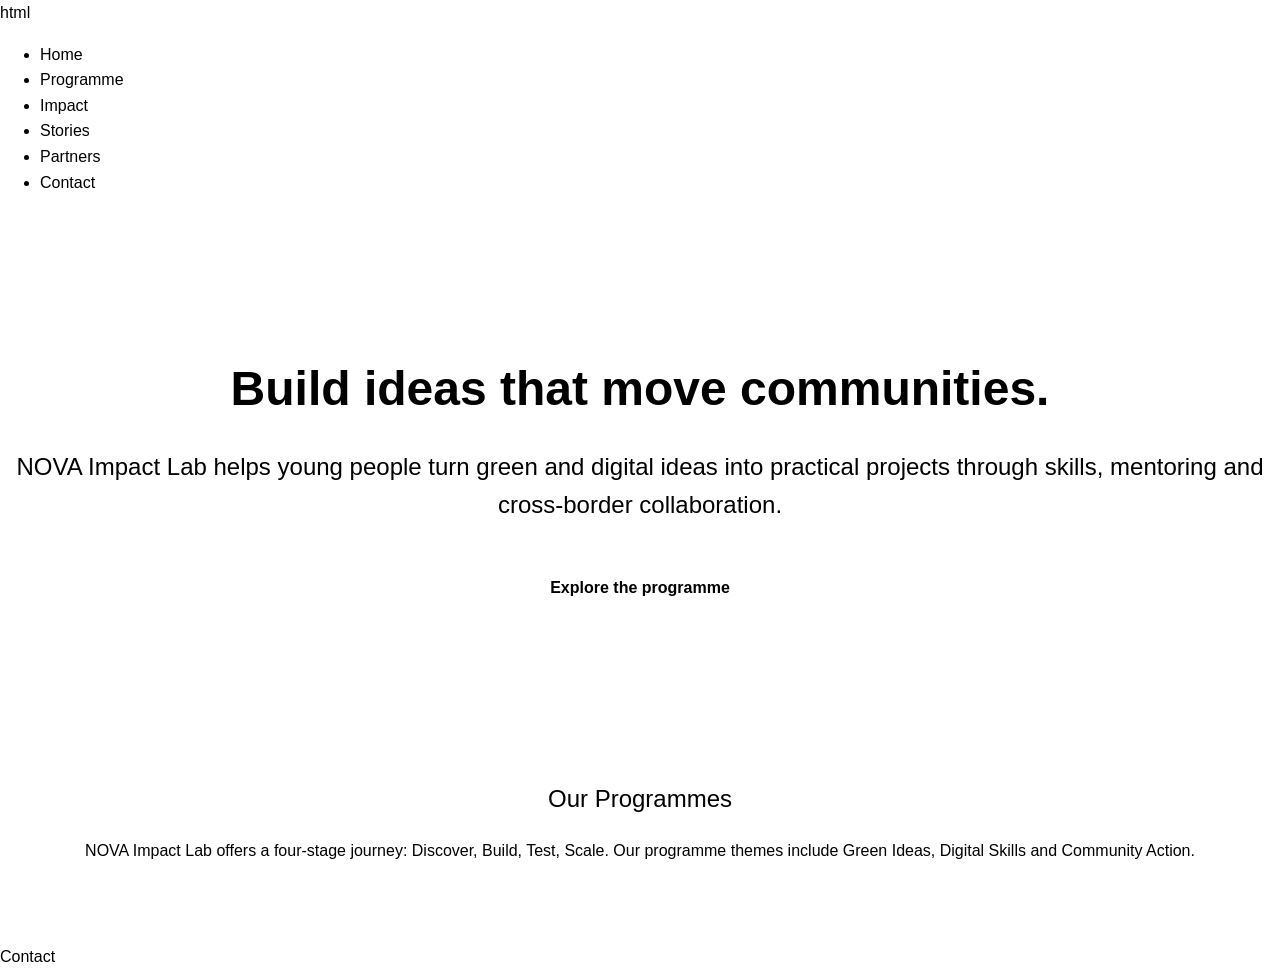
==== index.html @ 04213395 "Agent build for NOVA IMPACT LAB" ====
html
<!DOCTYPE html>
<html lang="sl">
<head>
    <meta charset="UTF-8">
    <meta name="viewport" content="width=device-width, initial-scale=1.0">
    <meta name="description" content="Discover, Build, Test, Scale. NOVA Impact Lab helps young people turn green and digital ideas into practical projects through skills, mentoring and cross-border collaboration.">
    <meta property="og:title" content="NOVA Impact Lab - Build Ideas That Move Communities">
    <meta property="og:description" content="Discover, Build, Test, Scale. NOVA Impact Lab helps young people turn green and digital ideas into practical projects through skills, mentoring and cross-border collaboration.">
    <title>NOVA Impact Lab - Home</title>
    <link rel="stylesheet" href="assets/site.css">
</head>
<body>
    <header>
        <nav>
            <ul>
                <li><a href="index.html">Home</a></li>
                <li><a href="programme.html">Programme</a></li>
                <li><a href="impact.html">Impact</a></li>
                <li><a href="stories.html">Stories</a></li>
                <li><a href="partners.html">Partners</a></li>
                <li><a href="contact.html">Contact</a></li>
            </ul>
        </nav>
    </header>
    <main>
        <section class="hero">
            <h1>Build ideas that move communities.</h1>
            <h2>NOVA Impact Lab helps young people turn green and digital ideas into practical projects through skills, mentoring and cross-border collaboration.</h2>
            <a href="#" class="cta">Explore the programme</a>
        </section>
        <section class="programme-proposition">
            <h2>Our Programmes</h2>
            <p>NOVA Impact Lab offers a four-stage journey: Discover, Build, Test, Scale. Our programme themes include Green Ideas, Digital Skills and Community Action.</p>
        </section>
    </main>
    <footer>
        <a href="contact.html">Contact</a>
    </footer>
</body>
</html>
---- assets/site.css ----
css
:root {
  --primary-color: #18816a;
  --secondary-color: #496aee;
  --background-color: #4496ee;
  --text-color: #121716;
  --font-style: editorial;
  --mood: premium editorial design, bold European innovation, human-centred, contemporary, spacious, high contrast and distinctive;
}

body {
  font-family: 'Editorial', sans-serif;
  margin: 0;
  padding: 0;
  background-color: var(--background-color);
  color: var(--text-color);
  line-height: 1.6;
  font-weight: 400;
  transition: background-color 0.3s, color 0.3s;
}

a {
  color: var(--primary-color);
  text-decoration: none;
  transition: color 0.3s;
}

a:hover {
  color: var(--secondary-color);
}

.hero {
  background-color: var(--primary-color);
  color: var(--background-color);
  text-align: center;
  padding: 100px 0;
  position: relative;
}

.hero h1 {
  font-size: 48px;
  margin-bottom: 20px;
  font-weight: 700;
  color: var(--background-color);
}

.hero h2 {
  font-size: 24px;
  margin-bottom: 40px;
  font-weight: 500;
  color: var(--background-color);
}

.hero .cta {
  display: inline-block;
  padding: 10px 20px;
  background-color: var(--secondary-color);
  color: var(--background-color);
  text-decoration: none;
  font-size: 16px;
  font-weight: 600;
  border-radius: 5px;
  transition: background-color 0.3s, color 0.3s;
}

.hero .cta:hover {
  background-color: var(--primary-color);
  color: var(--background-color);
}

.programme-proposition {
  padding: 50px 0;
  text-align: center;
}

.programme-proposition h2 {
  font-size: 24px;
  margin-bottom: 20px;
  font-weight: 500;
  color: var(--text-color);
}

.programme-proposition p {
  font-size: 16px;
  margin-bottom: 30px;
  line-height: 1.6;
  color: var(--text-color);
}

.cta {
  display: inline-block;
  padding: 10px 20px;
  background-color: var(--secondary-color);
  color: var(--background-color);
  text-decoration: none;
  font-size: 16px;
  font-weight: 600;
  border-radius: 5px;
  transition: background-color 0.3s, color 0.3s;
}

.cta:hover {
  background-color: var(--primary-color);
  color: var(--background-color);
}

.section {
  padding: 50px 0;
}

.section h2 {
  font-size: 24px;
  margin-bottom: 20px;
  font-weight: 500;
  color: var(--text-color);
}

.section p {
  font-size: 16px;
  margin-bottom: 30px;
  line-height: 1.6;
  color: var(--text-color);
}

.section .card {
  background-color: #fff;
  padding: 20px;
  margin: 10px 0;
  border-radius: 5px;
  box-shadow: 0 2px 4px rgba(0, 0, 0, 0.1);
  transition: background-color 0.3s;
}

.section .card:hover {
  background-color: #f0f0f0;
}

.footer {
  background-color: var(--primary-color);
  color: var(--background-color);
  text-align: center;
  padding: 20px 0;
  position: fixed;
  width: 100%;
  bottom: 0;
}

.footer a {
  color: var(--background-color);
  text-decoration: none;
  transition: color 0.3s;
}

.footer a:hover {
  color: var(--secondary-color);
}

@media (max-width: 768px) {
  .hero h1 {
    font-size: 36px;
  }

  .hero h2 {
    font-size: 20px;
  }

  .cta {
    padding: 8px 16px;
    font-size: 14px;
  }

  .section h2 {
    font-size: 20px;
  }

  .section p {
    font-size: 14px;
  }

  .footer {
    padding: 10px 0;
  }
}
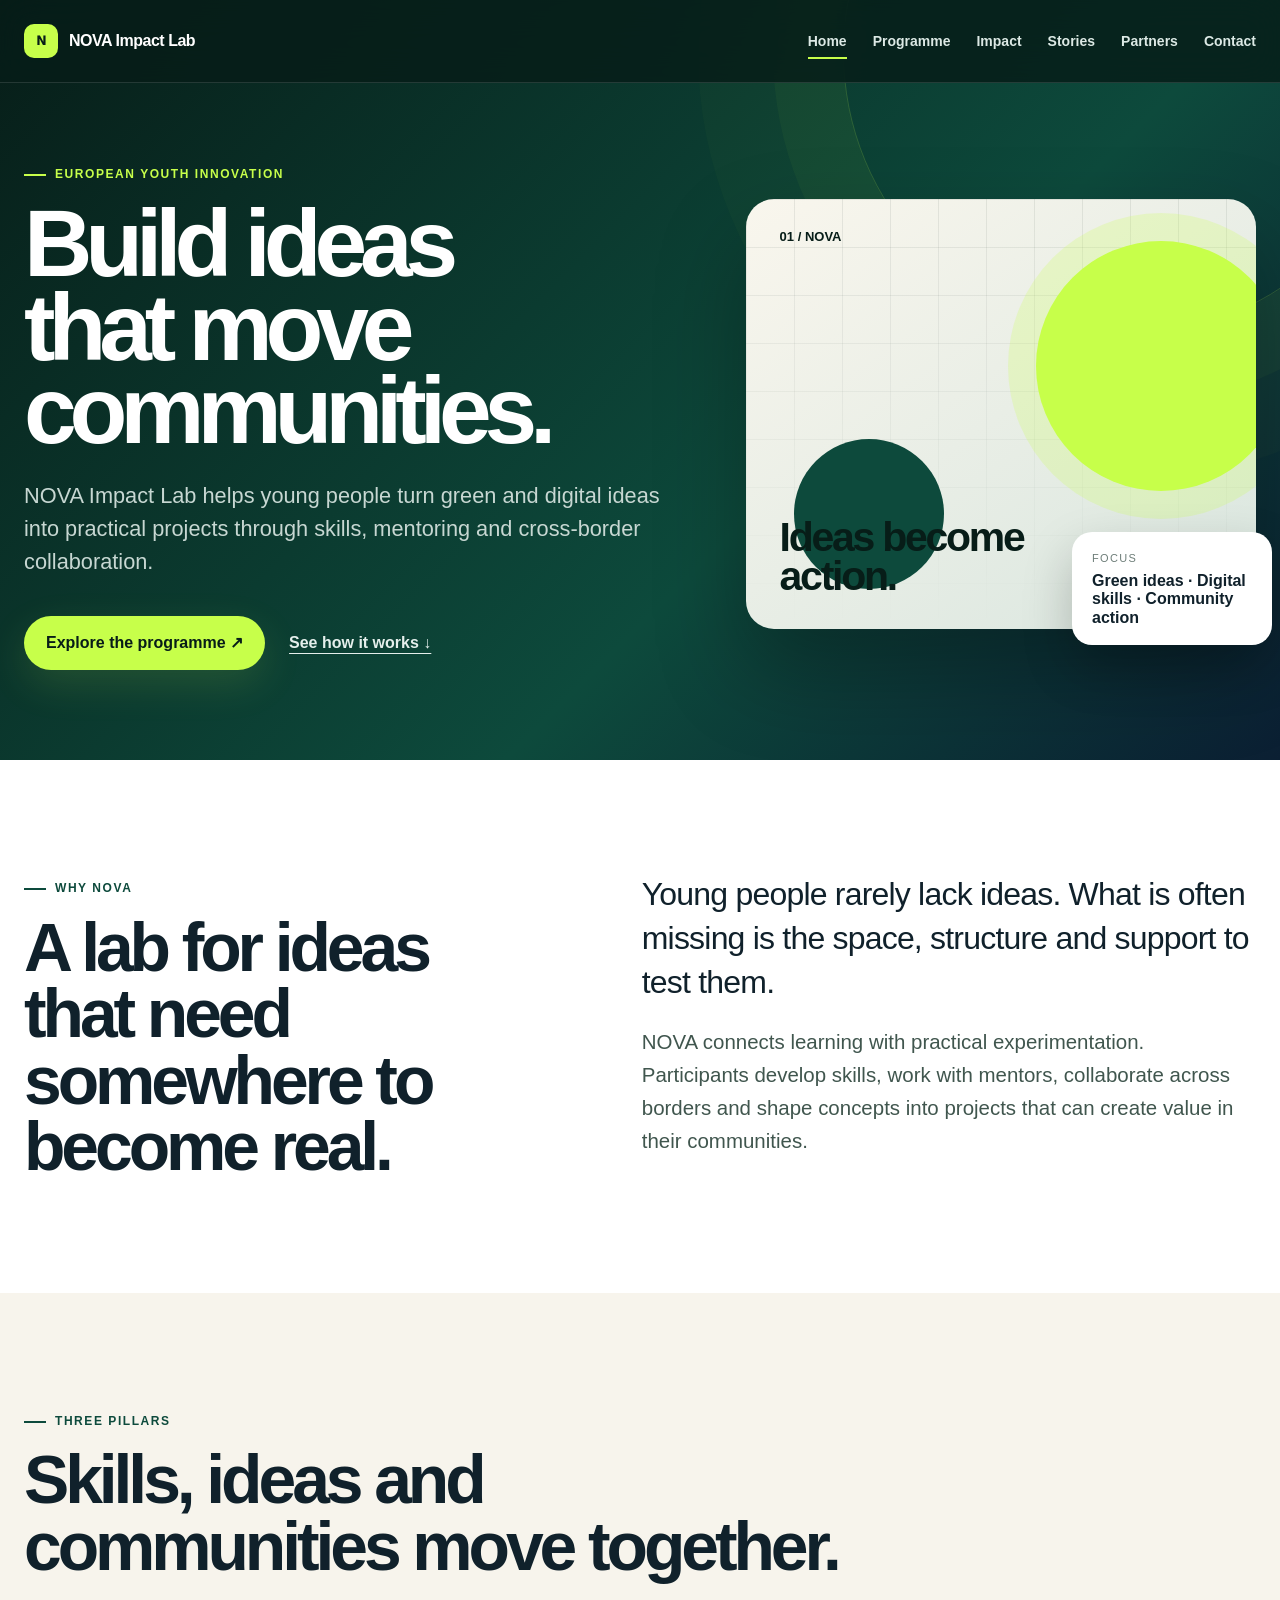
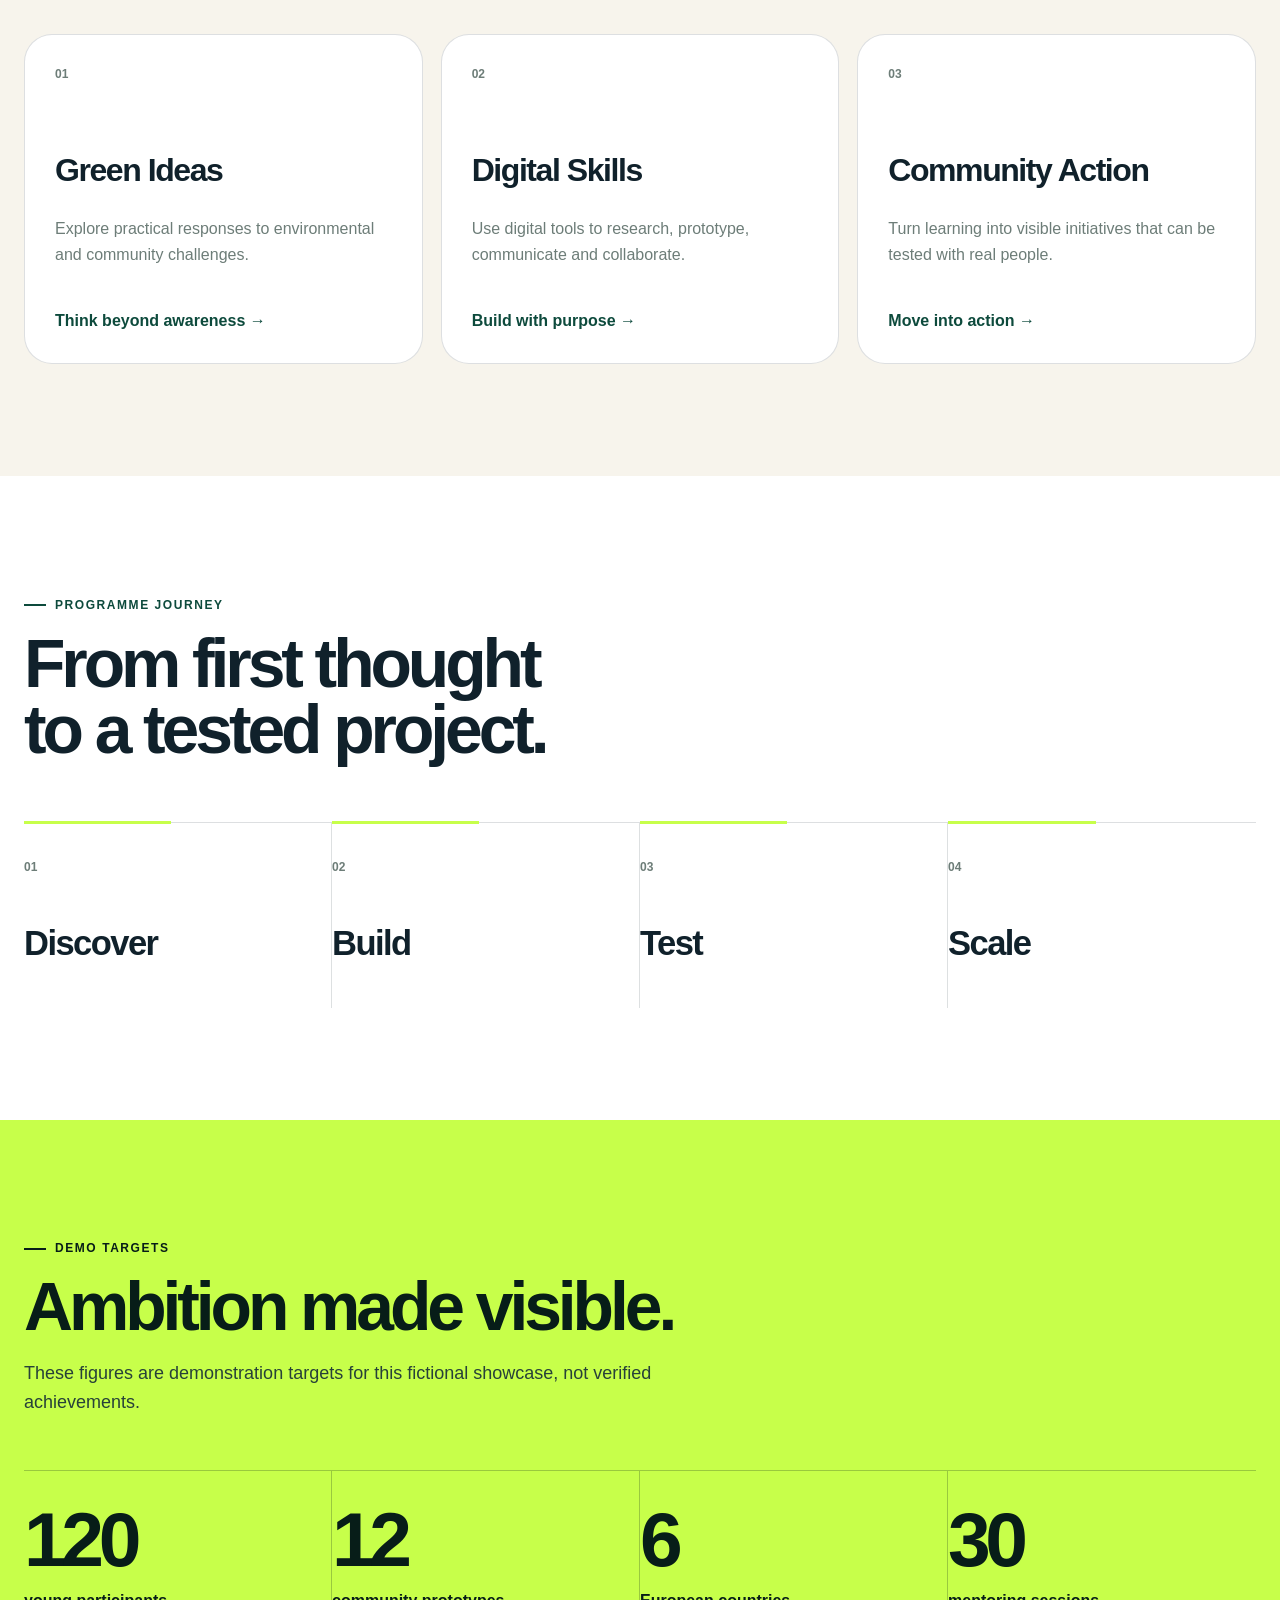
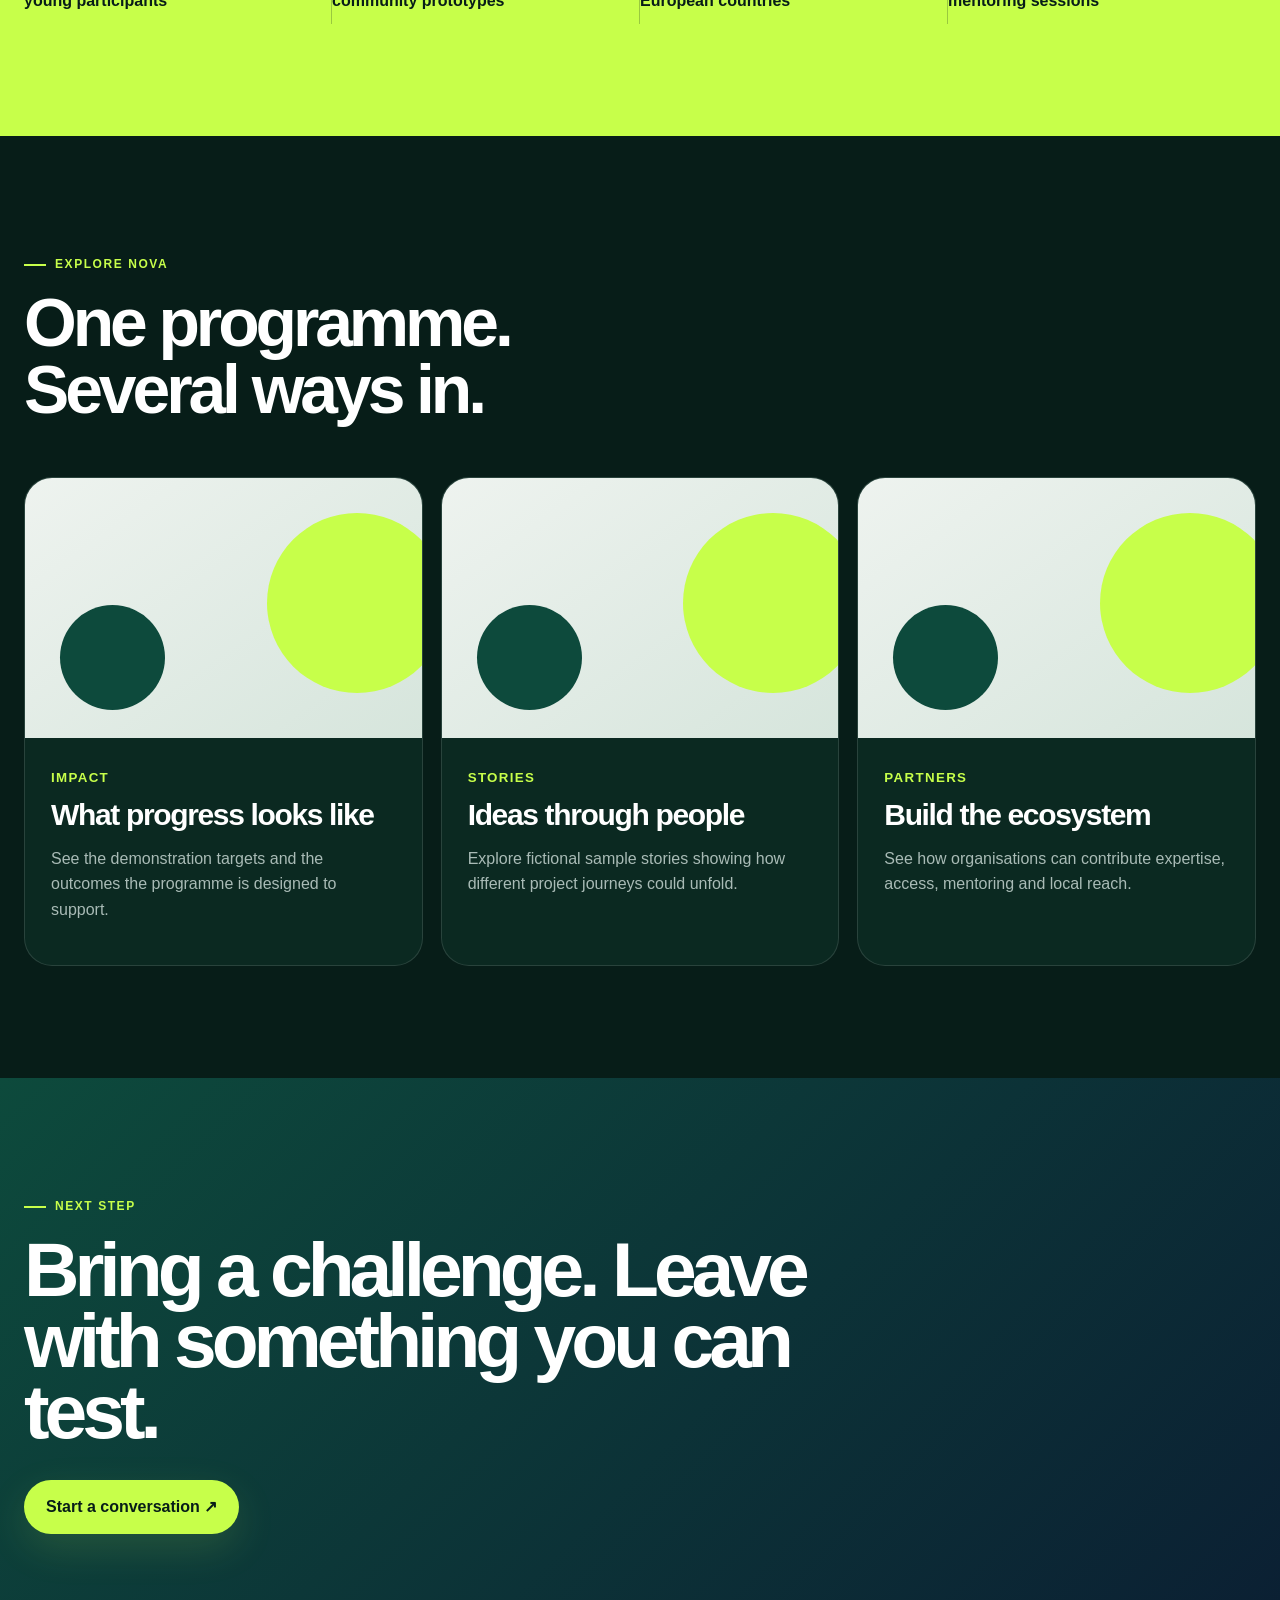
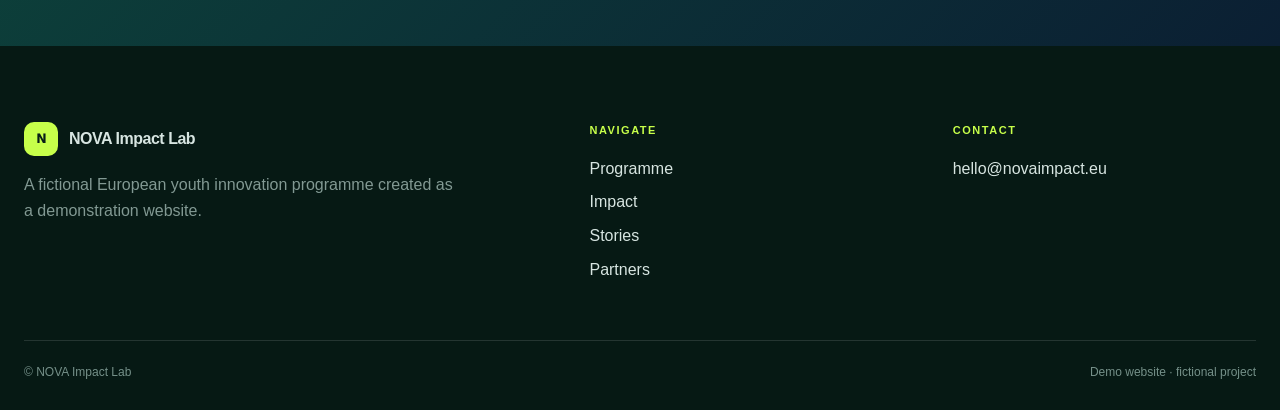
==== commit a1a815d0: "Rebuild NOVA home page as premium showcase" ====
--- a/index.html
+++ b/index.html
@@ -1,41 +1,11 @@
-html
-<!DOCTYPE html>
-<html lang="sl">
-<head>
-    <meta charset="UTF-8">
-    <meta name="viewport" content="width=device-width, initial-scale=1.0">
-    <meta name="description" content="Discover, Build, Test, Scale. NOVA Impact Lab helps young people turn green and digital ideas into practical projects through skills, mentoring and cross-border collaboration.">
-    <meta property="og:title" content="NOVA Impact Lab - Build Ideas That Move Communities">
-    <meta property="og:description" content="Discover, Build, Test, Scale. NOVA Impact Lab helps young people turn green and digital ideas into practical projects through skills, mentoring and cross-border collaboration.">
-    <title>NOVA Impact Lab - Home</title>
-    <link rel="stylesheet" href="assets/site.css">
-</head>
-<body>
-    <header>
-        <nav>
-            <ul>
-                <li><a href="index.html">Home</a></li>
-                <li><a href="programme.html">Programme</a></li>
-                <li><a href="impact.html">Impact</a></li>
-                <li><a href="stories.html">Stories</a></li>
-                <li><a href="partners.html">Partners</a></li>
-                <li><a href="contact.html">Contact</a></li>
-            </ul>
-        </nav>
-    </header>
-    <main>
-        <section class="hero">
-            <h1>Build ideas that move communities.</h1>
-            <h2>NOVA Impact Lab helps young people turn green and digital ideas into practical projects through skills, mentoring and cross-border collaboration.</h2>
-            <a href="#" class="cta">Explore the programme</a>
-        </section>
-        <section class="programme-proposition">
-            <h2>Our Programmes</h2>
-            <p>NOVA Impact Lab offers a four-stage journey: Discover, Build, Test, Scale. Our programme themes include Green Ideas, Digital Skills and Community Action.</p>
-        </section>
-    </main>
-    <footer>
-        <a href="contact.html">Contact</a>
-    </footer>
-</body>
-</html>+<!doctype html>
+<html lang="en"><head><meta charset="utf-8"><meta name="viewport" content="width=device-width,initial-scale=1"><title>NOVA Impact Lab | Build ideas that move communities</title><meta name="description" content="NOVA Impact Lab helps young people turn green and digital ideas into practical projects through skills, mentoring and cross-border collaboration."><meta property="og:title" content="NOVA Impact Lab"><meta property="og:description" content="Build ideas that move communities."><meta name="theme-color" content="#0d4a3c"><link rel="stylesheet" href="assets/site.css"></head>
+<body><a class="skip" href="#content">Skip to content</a><header class="site-header"><div class="shell nav"><a class="brand" href="index.html"><span class="brand-mark">N</span>NOVA Impact Lab</a><button class="menu" aria-expanded="false" aria-controls="navLinks"><span></span><span></span></button><nav id="navLinks" class="nav-links" aria-label="Primary"><a aria-current="page" href="index.html">Home</a><a href="programme.html">Programme</a><a href="impact.html">Impact</a><a href="stories.html">Stories</a><a href="partners.html">Partners</a><a href="contact.html">Contact</a></nav></div></header>
+<main><section class="hero"><div class="shell hero-grid"><div class="hero-copy reveal"><span class="eyebrow">European youth innovation</span><h1>Build ideas that move communities.</h1><p>NOVA Impact Lab helps young people turn green and digital ideas into practical projects through skills, mentoring and cross-border collaboration.</p><div class="actions"><a class="btn btn-primary" href="programme.html">Explore the programme ↗</a><a class="link-light" href="#content">See how it works ↓</a></div></div><div class="reveal" style="position:relative"><div class="visual"><div class="visual-grid"></div><span class="num">01 / NOVA</span><div class="orb orb-a"></div><div class="orb orb-b"></div><strong>Ideas become action.</strong><span class="arrow">↗</span></div><div class="hero-note"><span>Focus</span><strong>Green ideas · Digital skills · Community action</strong></div></div></div></section>
+<section class="section white" id="content"><div class="shell grid-2"><div class="section-head reveal"><span class="eyebrow" style="color:var(--green)">Why NOVA</span><h2>A lab for ideas that need somewhere to become real.</h2></div><div class="prose reveal"><p class="lead">Young people rarely lack ideas. What is often missing is the space, structure and support to test them.</p><p>NOVA connects learning with practical experimentation. Participants develop skills, work with mentors, collaborate across borders and shape concepts into projects that can create value in their communities.</p></div></div></section>
+<section class="section"><div class="shell"><div class="section-head reveal"><span class="eyebrow" style="color:var(--green)">Three pillars</span><h2>Skills, ideas and communities move together.</h2></div><div class="pillars"><article class="pillar reveal"><span class="index">01</span><h3>Green Ideas</h3><p>Explore practical responses to environmental and community challenges.</p><b>Think beyond awareness →</b></article><article class="pillar reveal"><span class="index">02</span><h3>Digital Skills</h3><p>Use digital tools to research, prototype, communicate and collaborate.</p><b>Build with purpose →</b></article><article class="pillar reveal"><span class="index">03</span><h3>Community Action</h3><p>Turn learning into visible initiatives that can be tested with real people.</p><b>Move into action →</b></article></div></div></section>
+<section class="section white"><div class="shell"><div class="section-head reveal"><span class="eyebrow" style="color:var(--green)">Programme journey</span><h2>From first thought to a tested project.</h2></div><div class="steps"><div class="step reveal"><span>01</span><h3>Discover</h3></div><div class="step reveal"><span>02</span><h3>Build</h3></div><div class="step reveal"><span>03</span><h3>Test</h3></div><div class="step reveal"><span>04</span><h3>Scale</h3></div></div></div></section>
+<section class="section lime"><div class="shell"><div class="section-head reveal"><span class="eyebrow" style="color:var(--dark)">Demo targets</span><h2>Ambition made visible.</h2><p style="color:#274139">These figures are demonstration targets for this fictional showcase, not verified achievements.</p></div><div class="metrics"><div class="metric reveal"><strong>120</strong><span>young participants</span></div><div class="metric reveal"><strong>12</strong><span>community prototypes</span></div><div class="metric reveal"><strong>6</strong><span>European countries</span></div><div class="metric reveal"><strong>30</strong><span>mentoring sessions</span></div></div></div></section>
+<section class="section dark"><div class="shell"><div class="section-head reveal"><span class="eyebrow">Explore NOVA</span><h2>One programme. Several ways in.</h2></div><div class="cards"><a class="card reveal" href="impact.html"><div class="card-visual"></div><div class="card-copy"><small>Impact</small><h3>What progress looks like</h3><p>See the demonstration targets and the outcomes the programme is designed to support.</p></div></a><a class="card reveal" href="stories.html"><div class="card-visual"></div><div class="card-copy"><small>Stories</small><h3>Ideas through people</h3><p>Explore fictional sample stories showing how different project journeys could unfold.</p></div></a><a class="card reveal" href="partners.html"><div class="card-visual"></div><div class="card-copy"><small>Partners</small><h3>Build the ecosystem</h3><p>See how organisations can contribute expertise, access, mentoring and local reach.</p></div></a></div></div></section>
+<section class="section final"><div class="shell reveal"><span class="eyebrow">Next step</span><h2>Bring a challenge. Leave with something you can test.</h2><a class="btn btn-primary" href="contact.html">Start a conversation ↗</a></div></section></main>
+<footer class="site-footer"><div class="shell footer-grid"><div><a class="brand" href="index.html"><span class="brand-mark">N</span>NOVA Impact Lab</a><p>A fictional European youth innovation programme created as a demonstration website.</p></div><div><span class="footer-label">Navigate</span><nav class="footer-nav"><a href="programme.html">Programme</a><a href="impact.html">Impact</a><a href="stories.html">Stories</a><a href="partners.html">Partners</a></nav></div><div><span class="footer-label">Contact</span><a href="mailto:hello@novaimpact.eu">hello@novaimpact.eu</a></div></div><div class="shell footer-bottom"><span>© NOVA Impact Lab</span><span>Demo website · fictional project</span></div></footer><script src="assets/site.js" defer></script></body></html>
--- a/assets/site.css
+++ b/assets/site.css
@@ -1,183 +1,16 @@
-css
-:root {
-  --primary-color: #18816a;
-  --secondary-color: #496aee;
-  --background-color: #4496ee;
-  --text-color: #121716;
-  --font-style: editorial;
-  --mood: premium editorial design, bold European innovation, human-centred, contemporary, spacious, high contrast and distinctive;
-}
-
-body {
-  font-family: 'Editorial', sans-serif;
-  margin: 0;
-  padding: 0;
-  background-color: var(--background-color);
-  color: var(--text-color);
-  line-height: 1.6;
-  font-weight: 400;
-  transition: background-color 0.3s, color 0.3s;
-}
-
-a {
-  color: var(--primary-color);
-  text-decoration: none;
-  transition: color 0.3s;
-}
-
-a:hover {
-  color: var(--secondary-color);
-}
-
-.hero {
-  background-color: var(--primary-color);
-  color: var(--background-color);
-  text-align: center;
-  padding: 100px 0;
-  position: relative;
-}
-
-.hero h1 {
-  font-size: 48px;
-  margin-bottom: 20px;
-  font-weight: 700;
-  color: var(--background-color);
-}
-
-.hero h2 {
-  font-size: 24px;
-  margin-bottom: 40px;
-  font-weight: 500;
-  color: var(--background-color);
-}
-
-.hero .cta {
-  display: inline-block;
-  padding: 10px 20px;
-  background-color: var(--secondary-color);
-  color: var(--background-color);
-  text-decoration: none;
-  font-size: 16px;
-  font-weight: 600;
-  border-radius: 5px;
-  transition: background-color 0.3s, color 0.3s;
-}
-
-.hero .cta:hover {
-  background-color: var(--primary-color);
-  color: var(--background-color);
-}
-
-.programme-proposition {
-  padding: 50px 0;
-  text-align: center;
-}
-
-.programme-proposition h2 {
-  font-size: 24px;
-  margin-bottom: 20px;
-  font-weight: 500;
-  color: var(--text-color);
-}
-
-.programme-proposition p {
-  font-size: 16px;
-  margin-bottom: 30px;
-  line-height: 1.6;
-  color: var(--text-color);
-}
-
-.cta {
-  display: inline-block;
-  padding: 10px 20px;
-  background-color: var(--secondary-color);
-  color: var(--background-color);
-  text-decoration: none;
-  font-size: 16px;
-  font-weight: 600;
-  border-radius: 5px;
-  transition: background-color 0.3s, color 0.3s;
-}
-
-.cta:hover {
-  background-color: var(--primary-color);
-  color: var(--background-color);
-}
-
-.section {
-  padding: 50px 0;
-}
-
-.section h2 {
-  font-size: 24px;
-  margin-bottom: 20px;
-  font-weight: 500;
-  color: var(--text-color);
-}
-
-.section p {
-  font-size: 16px;
-  margin-bottom: 30px;
-  line-height: 1.6;
-  color: var(--text-color);
-}
-
-.section .card {
-  background-color: #fff;
-  padding: 20px;
-  margin: 10px 0;
-  border-radius: 5px;
-  box-shadow: 0 2px 4px rgba(0, 0, 0, 0.1);
-  transition: background-color 0.3s;
-}
-
-.section .card:hover {
-  background-color: #f0f0f0;
-}
-
-.footer {
-  background-color: var(--primary-color);
-  color: var(--background-color);
-  text-align: center;
-  padding: 20px 0;
-  position: fixed;
-  width: 100%;
-  bottom: 0;
-}
-
-.footer a {
-  color: var(--background-color);
-  text-decoration: none;
-  transition: color 0.3s;
-}
-
-.footer a:hover {
-  color: var(--secondary-color);
-}
-
-@media (max-width: 768px) {
-  .hero h1 {
-    font-size: 36px;
-  }
-
-  .hero h2 {
-    font-size: 20px;
-  }
-
-  .cta {
-    padding: 8px 16px;
-    font-size: 14px;
-  }
-
-  .section h2 {
-    font-size: 20px;
-  }
-
-  .section p {
-    font-size: 14px;
-  }
-
-  .footer {
-    padding: 10px 0;
-  }
-}+:root{--navy:#0b1f33;--lime:#c7ff4a;--cream:#f7f4ec;--ink:#10212b;--muted:#6d7d78;--green:#0d4a3c;--dark:#071d18;--paper:#fff;--line:rgba(16,33,43,.14);--shell:1240px;--r:28px}
+*{box-sizing:border-box}html{scroll-behavior:smooth}body{margin:0;background:var(--cream);color:var(--ink);font:400 16px/1.6 Inter,ui-sans-serif,-apple-system,BlinkMacSystemFont,"Segoe UI",sans-serif;-webkit-font-smoothing:antialiased}a{color:inherit}button,input,textarea{font:inherit}.shell{width:min(var(--shell),calc(100% - 48px));margin:auto}.skip{position:fixed;left:16px;top:-90px;z-index:999;background:var(--lime);padding:12px 16px;border-radius:999px;font-weight:800}.skip:focus{top:16px}a:focus-visible,button:focus-visible,input:focus-visible,textarea:focus-visible{outline:3px solid var(--lime);outline-offset:4px}
+.site-header{position:fixed;inset:0 0 auto;z-index:100;border-bottom:1px solid rgba(255,255,255,.12);background:rgba(7,29,24,.84);backdrop-filter:blur(18px)}.nav{min-height:82px;display:flex;align-items:center;gap:28px}.brand{display:flex;align-items:center;gap:11px;color:#fff;text-decoration:none;font-weight:900;letter-spacing:-.03em}.brand-mark{width:34px;height:34px;display:grid;place-items:center;border-radius:10px;background:var(--lime);color:var(--dark);font-size:13px;font-weight:950}.nav-links{margin-left:auto;display:flex;gap:26px}.nav-links a{position:relative;color:#dce9e5;text-decoration:none;font-size:14px;font-weight:700}.nav-links a:after{content:"";position:absolute;left:0;right:100%;bottom:-7px;height:2px;background:var(--lime);transition:.25s}.nav-links a:hover:after,.nav-links a[aria-current="page"]:after{right:0}.menu{display:none;margin-left:auto;width:44px;height:44px;border:1px solid rgba(255,255,255,.2);border-radius:14px;background:transparent}.menu span{display:block;width:18px;height:2px;margin:5px auto;background:#fff}
+.hero{position:relative;overflow:hidden;background:linear-gradient(135deg,var(--dark) 0%,var(--green) 62%,var(--navy) 100%);color:#fff}.hero:after{content:"";position:absolute;right:-10vw;top:-18vw;width:44vw;height:44vw;border:1px solid rgba(199,255,74,.18);border-radius:50%;box-shadow:0 0 0 70px rgba(199,255,74,.035),0 0 0 145px rgba(199,255,74,.02)}.hero-grid{position:relative;z-index:2;min-height:760px;padding:154px 0 86px;display:grid;grid-template-columns:1.12fr .88fr;align-items:center;gap:72px}.hero-inner .hero-grid{min-height:610px}.eyebrow{display:inline-flex;align-items:center;gap:9px;color:var(--lime);font-size:12px;font-weight:900;letter-spacing:.13em;text-transform:uppercase}.eyebrow:before{content:"";width:22px;height:2px;background:currentColor}.hero h1{max-width:920px;margin:18px 0 28px;font-size:clamp(58px,7.4vw,116px);line-height:.88;letter-spacing:-.075em;font-weight:900;text-wrap:balance}.hero-inner h1{font-size:clamp(54px,6vw,92px)}.hero-copy>p{max-width:720px;margin:0;color:#c7d7d2;font-size:clamp(18px,1.7vw,24px);line-height:1.5}.actions{display:flex;gap:24px;align-items:center;flex-wrap:wrap;margin-top:38px}.btn{display:inline-flex;align-items:center;justify-content:center;gap:14px;min-height:54px;padding:0 22px;border-radius:999px;text-decoration:none;font-weight:850;transition:.25s}.btn:hover{transform:translateY(-3px)}.btn-primary{background:var(--lime);color:var(--dark);box-shadow:0 14px 40px rgba(199,255,74,.13)}.link-light{color:#e5efec;text-underline-offset:5px;font-weight:700}
+.visual{position:relative;min-height:430px;overflow:hidden;border-radius:var(--r);background:linear-gradient(145deg,#f9f6ed,#d9e6df);color:var(--dark);box-shadow:0 42px 90px rgba(0,0,0,.28)}.visual-grid{position:absolute;inset:0;background-image:linear-gradient(rgba(7,29,24,.08) 1px,transparent 1px),linear-gradient(90deg,rgba(7,29,24,.08) 1px,transparent 1px);background-size:48px 48px;mask-image:linear-gradient(#000,transparent)}.orb{position:absolute;border-radius:50%}.orb-a{width:250px;height:250px;right:-30px;top:42px;background:var(--lime);box-shadow:0 0 0 28px rgba(199,255,74,.22)}.orb-b{width:150px;height:150px;left:48px;bottom:40px;background:var(--green)}.visual strong{position:absolute;left:34px;bottom:34px;z-index:2;max-width:70%;font-size:clamp(32px,3.2vw,54px);line-height:.94;letter-spacing:-.055em}.visual .num{position:absolute;left:34px;top:28px;font-size:13px;font-weight:900}.visual .arrow{position:absolute;right:30px;bottom:26px;font-size:32px}.hero-note{position:absolute;right:-16px;bottom:-16px;width:200px;padding:18px 20px;border-radius:20px;background:#fff;color:var(--ink);box-shadow:0 22px 50px rgba(0,0,0,.22)}.hero-note span{display:block;color:var(--muted);font-size:11px;text-transform:uppercase;letter-spacing:.12em}.hero-note strong{display:block;margin-top:4px;line-height:1.15}
+.section{padding:112px 0}.section.white{background:#fff}.section.dark{background:var(--dark);color:#fff}.section.lime{background:var(--lime);color:var(--dark)}.section-head h2{max-width:860px;margin:16px 0 0;font-size:clamp(42px,5.3vw,78px);line-height:.98;letter-spacing:-.06em;text-wrap:balance}.section-head p{max-width:650px;color:var(--muted);font-size:18px}.dark .section-head p{color:#9bb0aa}.grid-2{display:grid;grid-template-columns:.9fr 1.1fr;gap:clamp(58px,9vw,140px);align-items:start}.prose p{margin:0 0 22px;font-size:clamp(18px,1.6vw,22px);color:#40564e}.prose p.lead{font-size:clamp(25px,2.5vw,36px);line-height:1.38;color:var(--ink);letter-spacing:-.025em}.dark .prose p{color:#aabcb7}.dark .prose p.lead{color:#fff}
+.pillars{display:grid;grid-template-columns:repeat(3,1fr);gap:18px;margin-top:54px}.pillar{min-height:330px;padding:30px;border:1px solid var(--line);border-radius:var(--r);background:#fff;display:flex;flex-direction:column;transition:.3s}.pillar:hover{transform:translateY(-6px);box-shadow:0 24px 60px rgba(11,31,51,.08)}.pillar .index{font-size:12px;color:var(--muted);font-weight:900}.pillar h3{margin:70px 0 14px;font-size:32px;line-height:1;letter-spacing:-.045em}.pillar p{color:var(--muted)}.pillar b{margin-top:auto;color:var(--green)}
+.steps{display:grid;grid-template-columns:repeat(4,1fr);margin-top:58px;border-top:1px solid var(--line)}.step{position:relative;min-height:185px;padding:30px 24px 20px 0;border-right:1px solid var(--line)}.step:last-child{border-right:0}.step:before{content:"";position:absolute;left:0;top:-2px;width:48%;height:3px;background:var(--lime)}.step span{font-size:12px;color:var(--muted);font-weight:900}.step h3{margin:38px 0 0;font-size:clamp(28px,2.7vw,42px);letter-spacing:-.045em}.metrics{display:grid;grid-template-columns:repeat(4,1fr);margin-top:54px;border-top:1px solid rgba(7,29,24,.24)}.metric{padding:30px 20px 10px 0;border-right:1px solid rgba(7,29,24,.24)}.metric:last-child{border-right:0}.metric strong{display:block;font-size:clamp(50px,6vw,86px);line-height:1;letter-spacing:-.07em}.metric span{display:block;margin-top:10px;font-weight:750}
+.cards{display:grid;grid-template-columns:repeat(3,1fr);gap:18px;margin-top:54px}.card{overflow:hidden;border-radius:var(--r);background:#fff;border:1px solid var(--line);text-decoration:none;transition:.3s}.card:hover{transform:translateY(-6px)}.card-visual{position:relative;height:260px;overflow:hidden;background:linear-gradient(145deg,#eef3ef,#d6e5dc)}.card-visual:before{content:"";position:absolute;width:180px;height:180px;border-radius:50%;right:-25px;top:35px;background:var(--lime)}.card-visual:after{content:"";position:absolute;width:105px;height:105px;border-radius:50%;left:35px;bottom:28px;background:var(--green)}.card-copy{padding:26px}.card-copy small{color:var(--green);font-weight:850;text-transform:uppercase;letter-spacing:.1em}.card h3{margin:10px 0 12px;font-size:30px;line-height:1;letter-spacing:-.045em}.card p{color:var(--muted)}.dark .card{background:#0b2921;border-color:rgba(255,255,255,.12);color:#fff}.dark .card p{color:#a9bbb6}.dark .card-copy small{color:var(--lime)}
+.story-grid{display:grid;grid-template-columns:repeat(3,1fr);gap:18px;margin-top:54px}.story{min-height:520px;padding:30px;border-radius:var(--r);background:#0b2921;border:1px solid rgba(255,255,255,.12);display:flex;flex-direction:column}.story .tag{color:var(--lime);font-size:11px;letter-spacing:.12em;text-transform:uppercase;font-weight:900}.story h3{margin:90px 0 16px;font-size:34px;line-height:1;letter-spacing:-.05em}.story p{color:#a9bbb6}.story b{margin-top:auto;color:var(--lime)}
+.faq{display:grid;gap:12px;margin-top:48px}.faq details{border:1px solid var(--line);border-radius:18px;background:#fff;padding:20px 22px}.faq summary{cursor:pointer;font-weight:850;list-style:none}.faq summary::-webkit-details-marker{display:none}.faq p{margin:12px 0 0;color:var(--muted)}.contact-grid{display:grid;grid-template-columns:1fr .85fr;gap:80px}.contact-box{padding:38px;border-radius:var(--r);background:#fff;border:1px solid var(--line)}.contact-box small{display:block;color:var(--muted);text-transform:uppercase;letter-spacing:.12em;font-weight:850}.contact-box a{display:block;margin-top:12px;font-size:clamp(26px,3vw,44px);font-weight:900;letter-spacing:-.045em;word-break:break-word}.form{display:grid;gap:14px;margin-top:26px}.form input,.form textarea{width:100%;padding:15px 16px;border:1px solid var(--line);border-radius:14px;background:#fff}.form textarea{min-height:150px;resize:vertical}
+.final{background:linear-gradient(135deg,var(--green),var(--navy));color:#fff}.final h2{max-width:900px;margin:18px 0 34px;font-size:clamp(50px,6vw,92px);line-height:.92;letter-spacing:-.065em}.site-footer{padding:76px 0 28px;background:#061914;color:#d7e5e1}.footer-grid{display:grid;grid-template-columns:1.25fr .75fr .75fr;gap:60px;padding-bottom:58px}.footer-grid p{max-width:430px;color:#829993}.footer-label{display:block;margin-bottom:16px;color:var(--lime);font-size:11px;text-transform:uppercase;letter-spacing:.14em;font-weight:900}.footer-nav{display:grid;gap:8px}.footer-nav a,.site-footer a{color:#d7e5e1;text-decoration:none}.footer-bottom{padding-top:22px;border-top:1px solid rgba(255,255,255,.12);display:flex;justify-content:space-between;gap:20px;color:#759089;font-size:12px}
+.js .reveal{opacity:0;transform:translateY(18px);transition:opacity .65s ease,transform .65s ease}.js .reveal.show{opacity:1;transform:none}
+@media(max-width:980px){.hero-grid{grid-template-columns:1fr;min-height:auto;padding-top:142px}.grid-2,.contact-grid{grid-template-columns:1fr;gap:42px}.pillars,.cards,.story-grid{grid-template-columns:1fr 1fr}.steps,.metrics{grid-template-columns:repeat(2,1fr)}.footer-grid{grid-template-columns:1fr 1fr}}
+@media(max-width:760px){.shell{width:min(var(--shell),calc(100% - 28px))}.nav{min-height:70px}.menu{display:block}.nav-links{display:none;position:absolute;left:14px;right:14px;top:76px;padding:16px;border-radius:20px;background:#08221c;box-shadow:0 25px 60px rgba(0,0,0,.3);flex-direction:column;gap:0}.nav-links.open{display:flex}.nav-links a{padding:12px}.hero-grid{padding:120px 0 64px;gap:42px}.hero h1{font-size:clamp(48px,15vw,76px)}.visual{min-height:330px}.hero-note{right:12px}.section{padding:78px 0}.section-head h2{font-size:clamp(38px,11vw,58px)}.pillars,.cards,.story-grid,.steps,.metrics,.footer-grid{grid-template-columns:1fr}.step,.metric{border-right:0;border-bottom:1px solid var(--line)}.footer-bottom{flex-direction:column}}
+@media(prefers-reduced-motion:reduce){html{scroll-behavior:auto}*{transition:none!important}.js .reveal{opacity:1;transform:none}}
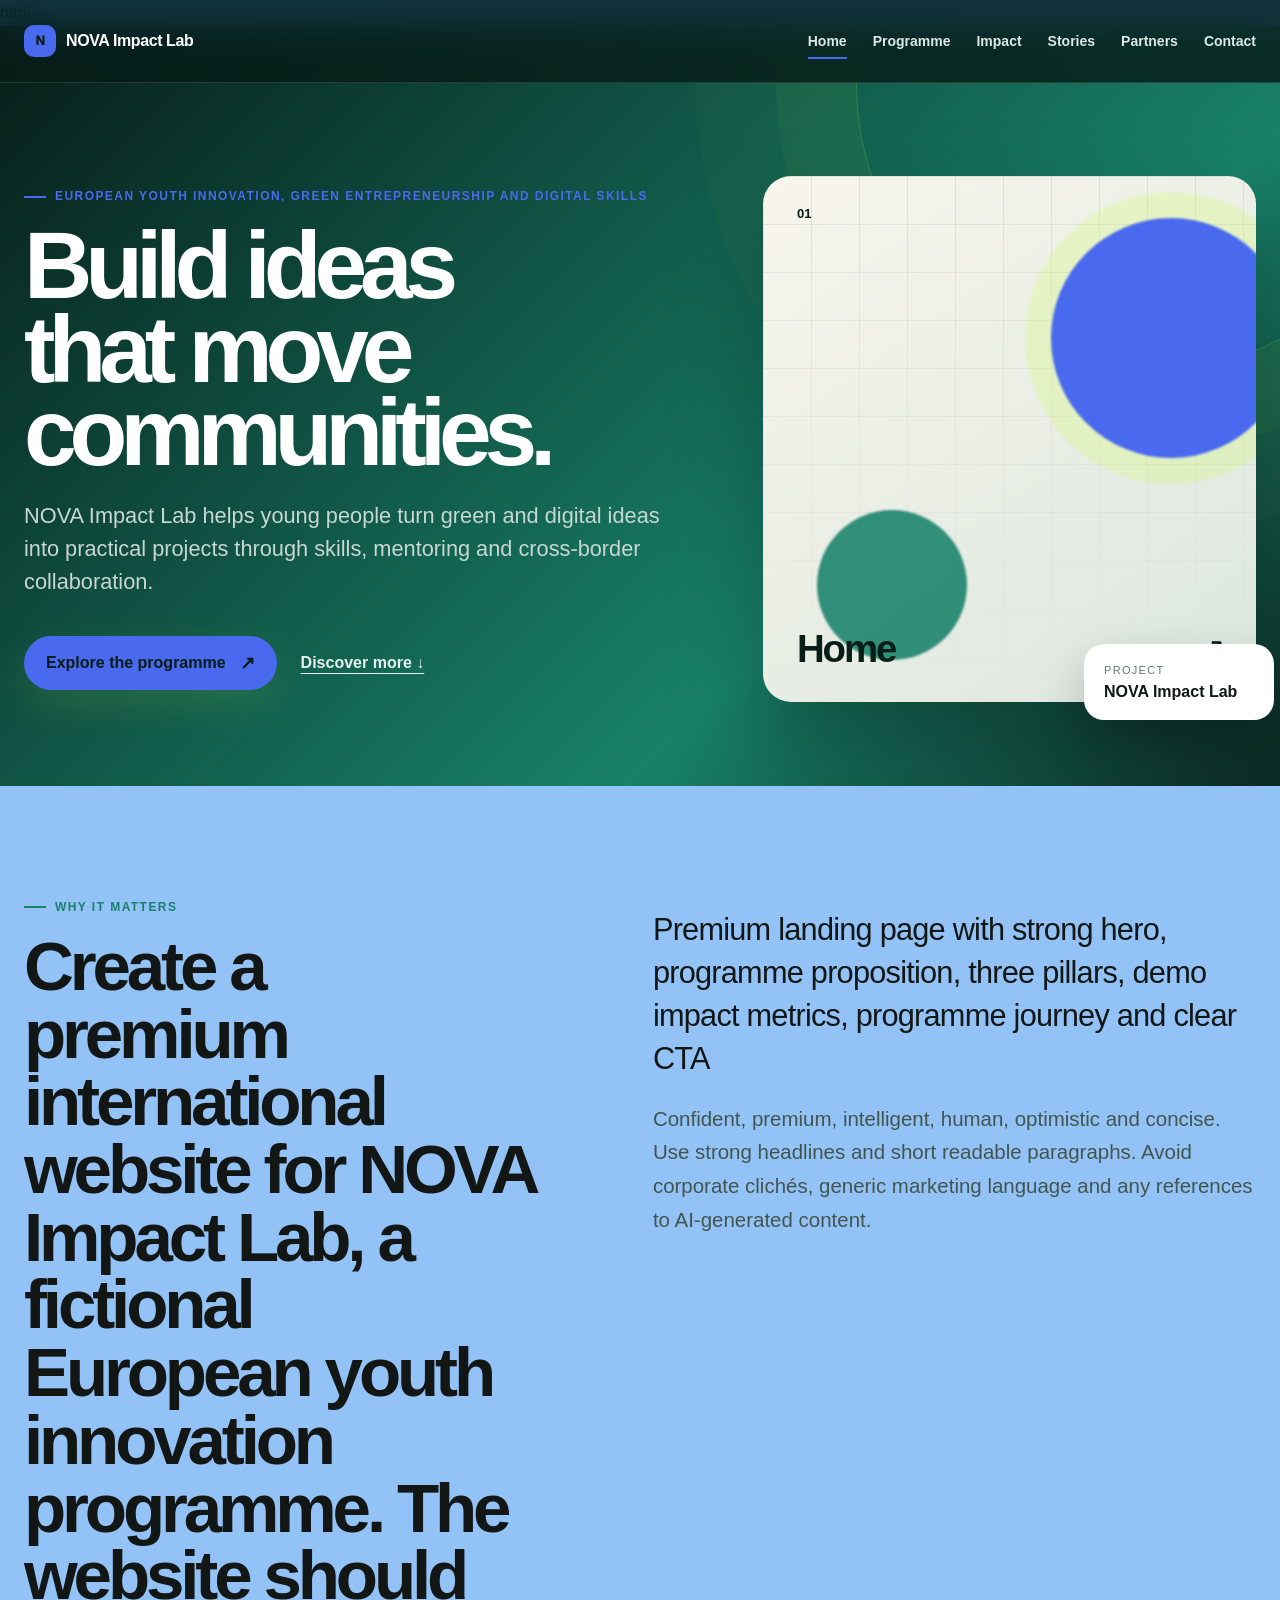
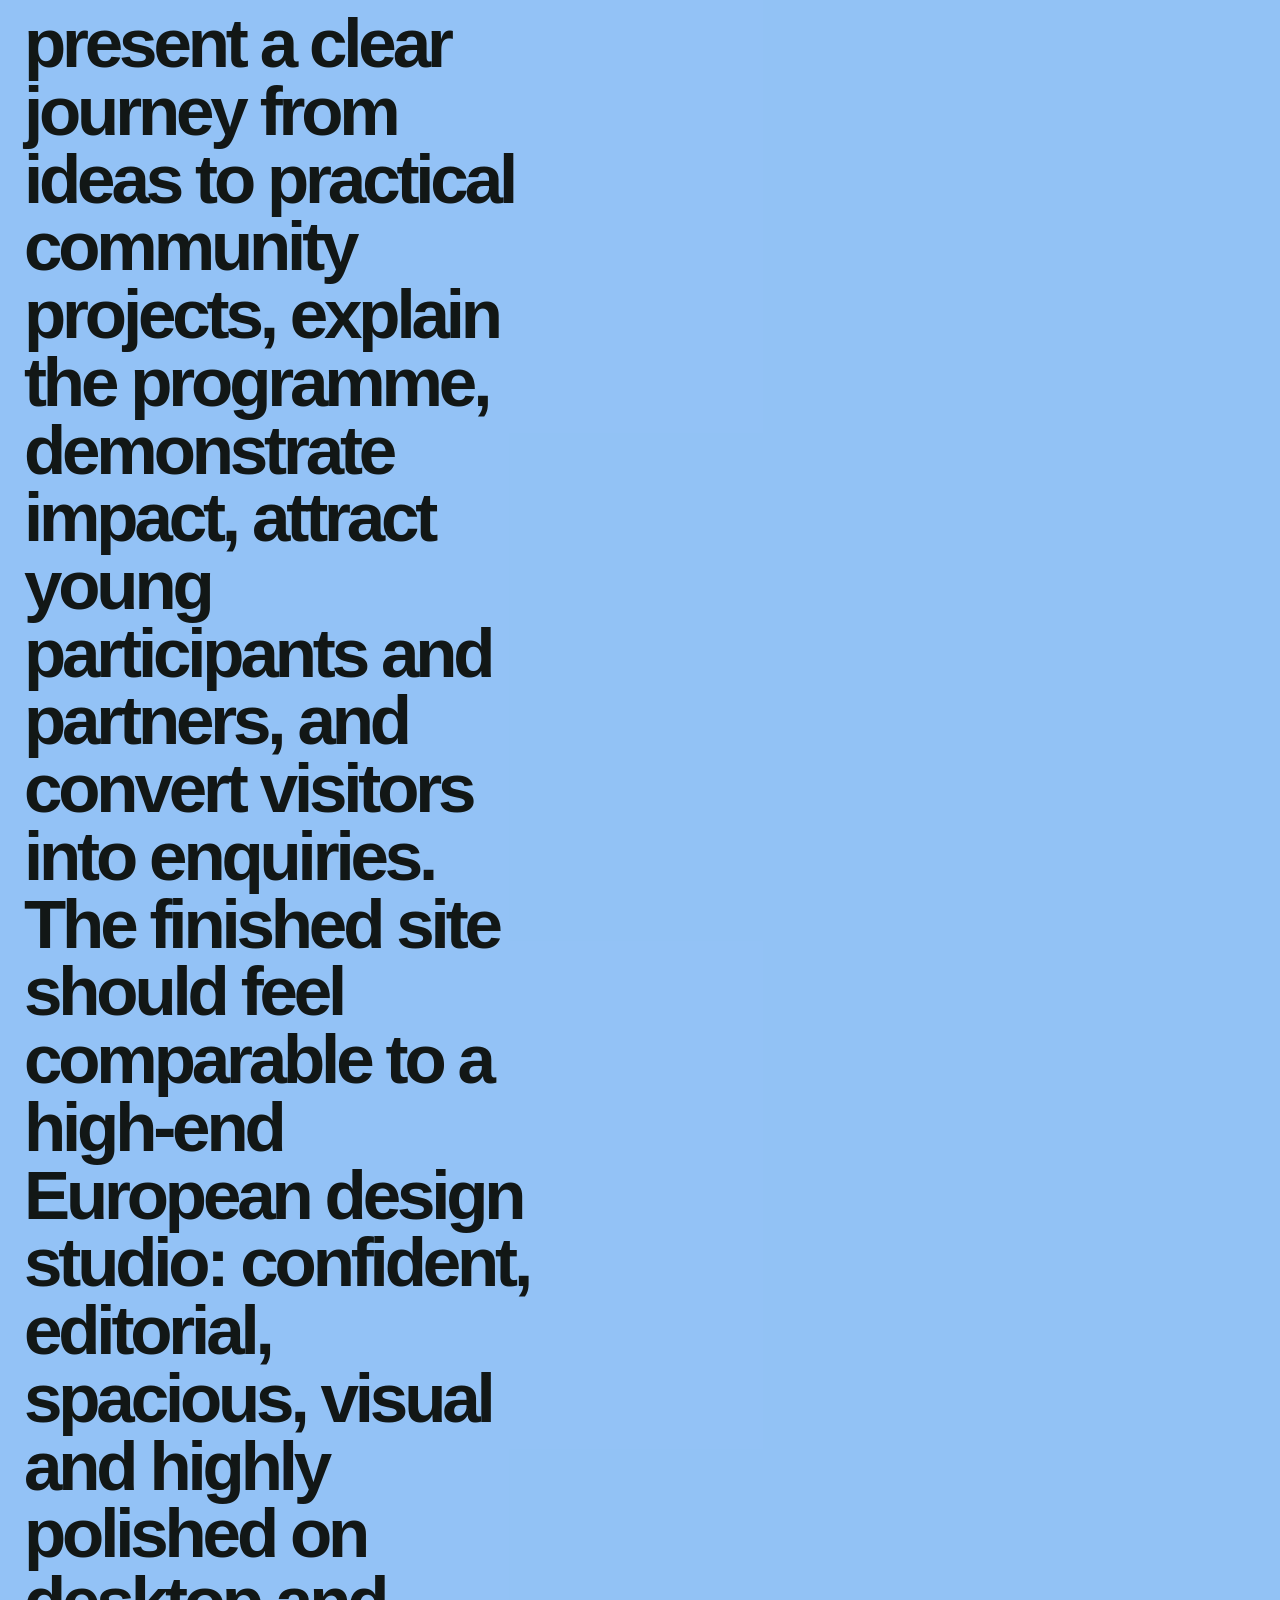
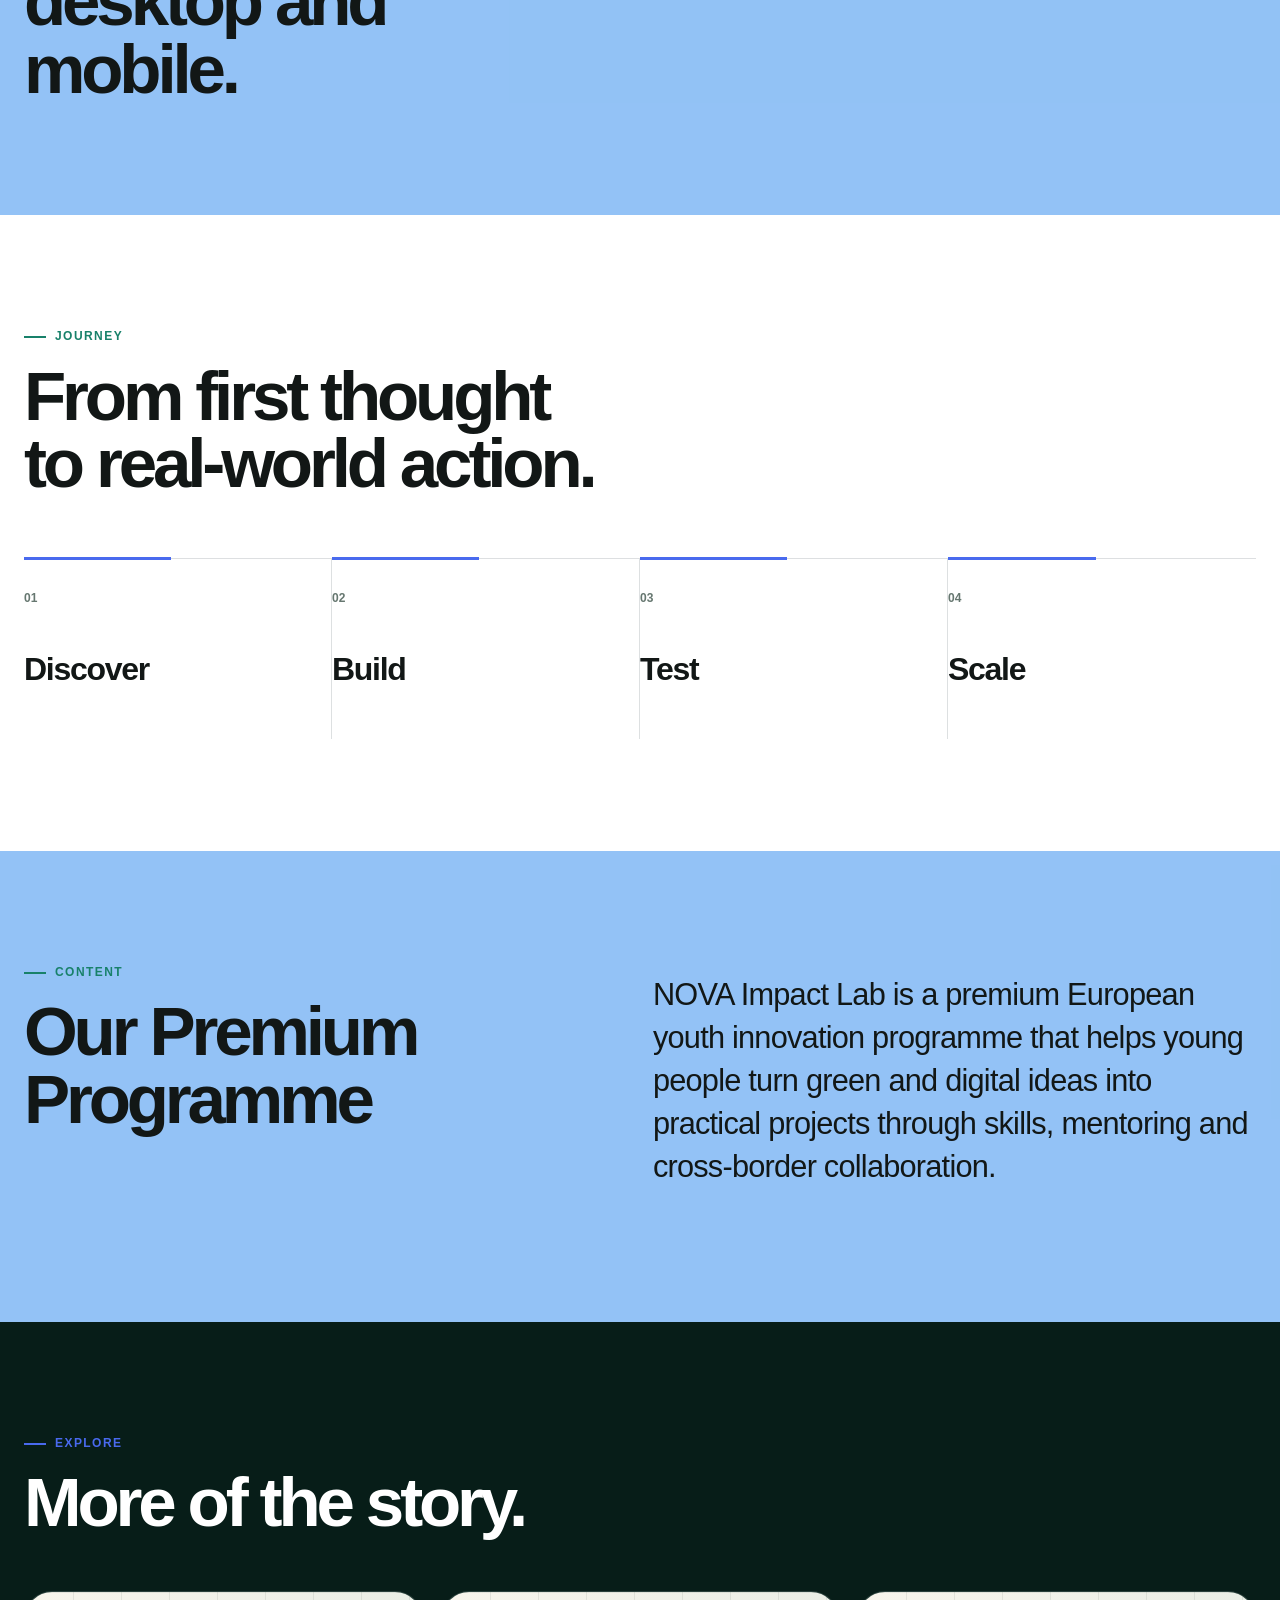
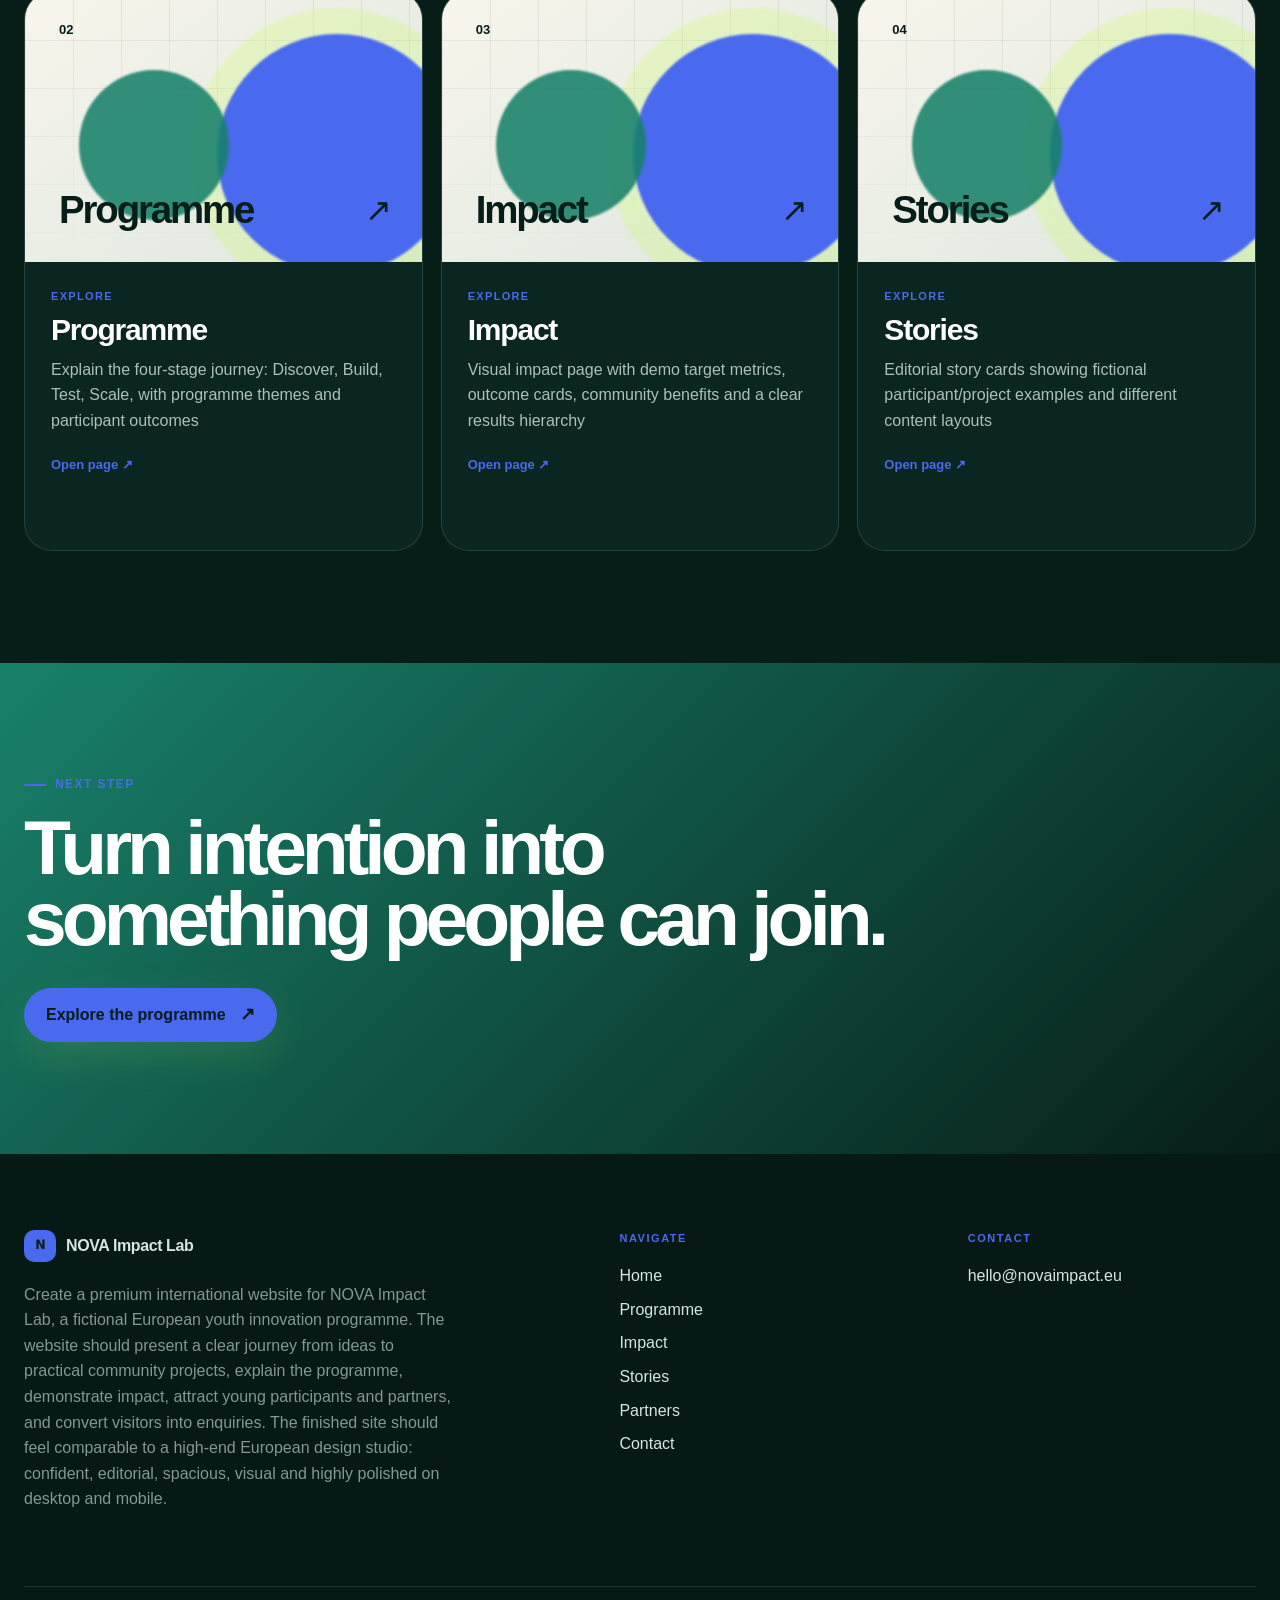
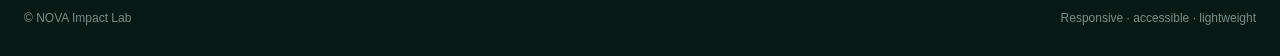
==== commit 393151ea: "Agent build for NOVA IMPACT LAB" ====
--- a/index.html
+++ b/index.html
@@ -1,11 +1,216 @@
-<!doctype html>
-<html lang="en"><head><meta charset="utf-8"><meta name="viewport" content="width=device-width,initial-scale=1"><title>NOVA Impact Lab | Build ideas that move communities</title><meta name="description" content="NOVA Impact Lab helps young people turn green and digital ideas into practical projects through skills, mentoring and cross-border collaboration."><meta property="og:title" content="NOVA Impact Lab"><meta property="og:description" content="Build ideas that move communities."><meta name="theme-color" content="#0d4a3c"><link rel="stylesheet" href="assets/site.css"></head>
-<body><a class="skip" href="#content">Skip to content</a><header class="site-header"><div class="shell nav"><a class="brand" href="index.html"><span class="brand-mark">N</span>NOVA Impact Lab</a><button class="menu" aria-expanded="false" aria-controls="navLinks"><span></span><span></span></button><nav id="navLinks" class="nav-links" aria-label="Primary"><a aria-current="page" href="index.html">Home</a><a href="programme.html">Programme</a><a href="impact.html">Impact</a><a href="stories.html">Stories</a><a href="partners.html">Partners</a><a href="contact.html">Contact</a></nav></div></header>
-<main><section class="hero"><div class="shell hero-grid"><div class="hero-copy reveal"><span class="eyebrow">European youth innovation</span><h1>Build ideas that move communities.</h1><p>NOVA Impact Lab helps young people turn green and digital ideas into practical projects through skills, mentoring and cross-border collaboration.</p><div class="actions"><a class="btn btn-primary" href="programme.html">Explore the programme ↗</a><a class="link-light" href="#content">See how it works ↓</a></div></div><div class="reveal" style="position:relative"><div class="visual"><div class="visual-grid"></div><span class="num">01 / NOVA</span><div class="orb orb-a"></div><div class="orb orb-b"></div><strong>Ideas become action.</strong><span class="arrow">↗</span></div><div class="hero-note"><span>Focus</span><strong>Green ideas · Digital skills · Community action</strong></div></div></div></section>
-<section class="section white" id="content"><div class="shell grid-2"><div class="section-head reveal"><span class="eyebrow" style="color:var(--green)">Why NOVA</span><h2>A lab for ideas that need somewhere to become real.</h2></div><div class="prose reveal"><p class="lead">Young people rarely lack ideas. What is often missing is the space, structure and support to test them.</p><p>NOVA connects learning with practical experimentation. Participants develop skills, work with mentors, collaborate across borders and shape concepts into projects that can create value in their communities.</p></div></div></section>
-<section class="section"><div class="shell"><div class="section-head reveal"><span class="eyebrow" style="color:var(--green)">Three pillars</span><h2>Skills, ideas and communities move together.</h2></div><div class="pillars"><article class="pillar reveal"><span class="index">01</span><h3>Green Ideas</h3><p>Explore practical responses to environmental and community challenges.</p><b>Think beyond awareness →</b></article><article class="pillar reveal"><span class="index">02</span><h3>Digital Skills</h3><p>Use digital tools to research, prototype, communicate and collaborate.</p><b>Build with purpose →</b></article><article class="pillar reveal"><span class="index">03</span><h3>Community Action</h3><p>Turn learning into visible initiatives that can be tested with real people.</p><b>Move into action →</b></article></div></div></section>
-<section class="section white"><div class="shell"><div class="section-head reveal"><span class="eyebrow" style="color:var(--green)">Programme journey</span><h2>From first thought to a tested project.</h2></div><div class="steps"><div class="step reveal"><span>01</span><h3>Discover</h3></div><div class="step reveal"><span>02</span><h3>Build</h3></div><div class="step reveal"><span>03</span><h3>Test</h3></div><div class="step reveal"><span>04</span><h3>Scale</h3></div></div></div></section>
-<section class="section lime"><div class="shell"><div class="section-head reveal"><span class="eyebrow" style="color:var(--dark)">Demo targets</span><h2>Ambition made visible.</h2><p style="color:#274139">These figures are demonstration targets for this fictional showcase, not verified achievements.</p></div><div class="metrics"><div class="metric reveal"><strong>120</strong><span>young participants</span></div><div class="metric reveal"><strong>12</strong><span>community prototypes</span></div><div class="metric reveal"><strong>6</strong><span>European countries</span></div><div class="metric reveal"><strong>30</strong><span>mentoring sessions</span></div></div></div></section>
-<section class="section dark"><div class="shell"><div class="section-head reveal"><span class="eyebrow">Explore NOVA</span><h2>One programme. Several ways in.</h2></div><div class="cards"><a class="card reveal" href="impact.html"><div class="card-visual"></div><div class="card-copy"><small>Impact</small><h3>What progress looks like</h3><p>See the demonstration targets and the outcomes the programme is designed to support.</p></div></a><a class="card reveal" href="stories.html"><div class="card-visual"></div><div class="card-copy"><small>Stories</small><h3>Ideas through people</h3><p>Explore fictional sample stories showing how different project journeys could unfold.</p></div></a><a class="card reveal" href="partners.html"><div class="card-visual"></div><div class="card-copy"><small>Partners</small><h3>Build the ecosystem</h3><p>See how organisations can contribute expertise, access, mentoring and local reach.</p></div></a></div></div></section>
-<section class="section final"><div class="shell reveal"><span class="eyebrow">Next step</span><h2>Bring a challenge. Leave with something you can test.</h2><a class="btn btn-primary" href="contact.html">Start a conversation ↗</a></div></section></main>
-<footer class="site-footer"><div class="shell footer-grid"><div><a class="brand" href="index.html"><span class="brand-mark">N</span>NOVA Impact Lab</a><p>A fictional European youth innovation programme created as a demonstration website.</p></div><div><span class="footer-label">Navigate</span><nav class="footer-nav"><a href="programme.html">Programme</a><a href="impact.html">Impact</a><a href="stories.html">Stories</a><a href="partners.html">Partners</a></nav></div><div><span class="footer-label">Contact</span><a href="mailto:hello@novaimpact.eu">hello@novaimpact.eu</a></div></div><div class="shell footer-bottom"><span>© NOVA Impact Lab</span><span>Demo website · fictional project</span></div></footer><script src="assets/site.js" defer></script></body></html>+html
+<!DOCTYPE html>
+<html lang="sl">
+<head>
+    <meta charset="utf-8">
+    <meta name="viewport" content="width=device-width, initial-scale=1">
+    <title>Home | NOVA Impact Lab</title>
+    <meta name="description" content="Discover the NOVA Impact Lab, a premium European youth innovation programme that helps young people turn green and digital ideas into practical projects.">
+    <meta property="og:title" content="Home | NOVA Impact Lab">
+    <meta property="og:description" content="Discover the NOVA Impact Lab, a premium European youth innovation programme that helps young people turn green and digital ideas into practical projects.">
+    <meta property="og:type" content="website">
+    <meta name="theme-color" content="#18816a">
+    <link rel="stylesheet" href="assets/site.css">
+</head>
+<body class="page page-index">
+    <a class="skip" href="#content">Skip to content</a>
+    <header class="site-header">
+        <div class="shell nav">
+            <a class="brand" href="index.html">
+                <span class="brand-mark">N</span>
+                <span>NOVA Impact Lab</span>
+            </a>
+            <button class="menu" type="button" aria-expanded="false" aria-controls="navLinks" aria-label="Open navigation menu">
+                <span></span>
+                <span></span>
+            </button>
+            <nav id="navLinks" class="nav-links" aria-label="Primary">
+                <a href="index.html" aria-current="page">Home</a>
+                <a href="programme.html">Programme</a>
+                <a href="impact.html">Impact</a>
+                <a href="stories.html">Stories</a>
+                <a href="partners.html">Partners</a>
+                <a href="contact.html">Contact</a>
+            </nav>
+        </div>
+    </header>
+    <main>
+        <section class="hero hero-home">
+            <div class="shell hero-grid">
+                <div class="hero-copy reveal">
+                    <span class="label label-light">European youth innovation, green entrepreneurship and digital skills</span>
+                    <h1>Build ideas that move communities.</h1>
+                    <p>NOVA Impact Lab helps young people turn green and digital ideas into practical projects through skills, mentoring and cross-border collaboration.</p>
+                    <div class="hero-actions">
+                        <a class="button button-accent" href="programme.html">Explore the programme<span>↗</span></a>
+                        <a class="text-link" href="#content">Discover more ↓</a>
+                    </div>
+                </div>
+                <div class="hero-art reveal">
+                    <div class="visual visual-0" aria-hidden="true">
+                        <div class="visual-grid"></div>
+                        <div class="visual-orb visual-orb-a"></div>
+                        <div class="visual-orb visual-orb-b"></div>
+                        <span class="visual-kicker">01</span>
+                        <strong>Home</strong>
+                        <span class="visual-arrow">↗</span>
+                    </div>
+                    <div class="hero-note">
+                        <span>Project</span>
+                        <strong>NOVA Impact Lab</strong>
+                    </div>
+                </div>
+            </div>
+        </section>
+        <section class="section intro" id="content">
+            <div class="shell intro-grid">
+                <div class="section-head reveal">
+                    <span class="label">Why it matters</span>
+                    <h2>Create a premium international website for NOVA Impact Lab, a fictional European youth innovation programme. The website should present a clear journey from ideas to practical community projects, explain the programme, demonstrate impact, attract young participants and partners, and convert visitors into enquiries. The finished site should feel comparable to a high-end European design studio: confident, editorial, spacious, visual and highly polished on desktop and mobile.</h2>
+                </div>
+                <div class="prose reveal">
+                    <p>Premium landing page with strong hero, programme proposition, three pillars, demo impact metrics, programme journey and clear CTA</p>
+                    <p>Confident, premium, intelligent, human, optimistic and concise. Use strong headlines and short readable paragraphs. Avoid corporate clichés, generic marketing language and any references to AI-generated content.</p>
+                </div>
+            </div>
+        </section>
+        <section class="section journey">
+            <div class="shell">
+                <div class="section-head reveal">
+                    <span class="label">Journey</span>
+                    <h2>From first thought to real-world action.</h2>
+                </div>
+                <div class="steps">
+                    <div class="step reveal">
+                        <span>01</span>
+                        <h3>Discover</h3>
+                        <div class="step-line"></div>
+                    </div>
+                    <div class="step reveal">
+                        <span>02</span>
+                        <h3>Build</h3>
+                        <div class="step-line"></div>
+                    </div>
+                    <div class="step reveal">
+                        <span>03</span>
+                        <h3>Test</h3>
+                        <div class="step-line"></div>
+                    </div>
+                    <div class="step reveal">
+                        <span>04</span>
+                        <h3>Scale</h3>
+                        <div class="step-line"></div>
+                    </div>
+                </div>
+            </div>
+        </section>
+        <section class="section">
+            <div class="shell section-split">
+                <div class="section-head reveal">
+                    <span class="label">content</span>
+                    <h2>Our Premium Programme</h2>
+                </div>
+                <div class="prose reveal">
+                    <p>NOVA Impact Lab is a premium European youth innovation programme that helps young people turn green and digital ideas into practical projects through skills, mentoring and cross-border collaboration.</p>
+                </div>
+            </div>
+        </section>
+        <section class="section section-ink">
+            <div class="shell">
+                <div class="section-head reveal">
+                    <span class="label">Explore</span>
+                    <h2>More of the story.</h2>
+                </div>
+                <div class="story-grid">
+                    <a class="story-card reveal" href="programme.html">
+                        <div class="visual visual-1" aria-hidden="true">
+                            <div class="visual-grid"></div>
+                            <div class="visual-orb visual-orb-a"></div>
+                            <div class="visual-orb visual-orb-b"></div>
+                            <span class="visual-kicker">02</span>
+                            <strong>Programme</strong>
+                            <span class="visual-arrow">↗</span>
+                        </div>
+                        <div class="story-card-copy">
+                            <span>Explore</span>
+                            <h3>Programme</h3>
+                            <p>Explain the four-stage journey: Discover, Build, Test, Scale, with programme themes and participant outcomes</p>
+                            <b>Open page ↗</b>
+                        </div>
+                    </a>
+                    <a class="story-card reveal" href="impact.html">
+                        <div class="visual visual-2" aria-hidden="true">
+                            <div class="visual-grid"></div>
+                            <div class="visual-orb visual-orb-a"></div>
+                            <div class="visual-orb visual-orb-b"></div>
+                            <span class="visual-kicker">03</span>
+                            <strong>Impact</strong>
+                            <span class="visual-arrow">↗</span>
+                        </div>
+                        <div class="story-card-copy">
+                            <span>Explore</span>
+                            <h3>Impact</h3>
+                            <p>Visual impact page with demo target metrics, outcome cards, community benefits and a clear results hierarchy</p>
+                            <b>Open page ↗</b>
+                        </div>
+                    </a>
+                    <a class="story-card reveal" href="stories.html">
+                        <div class="visual visual-3" aria-hidden="true">
+                            <div class="visual-grid"></div>
+                            <div class="visual-orb visual-orb-a"></div>
+                            <div class="visual-orb visual-orb-b"></div>
+                            <span class="visual-kicker">04</span>
+                            <strong>Stories</strong>
+                            <span class="visual-arrow">↗</span>
+                        </div>
+                        <div class="story-card-copy">
+                            <span>Explore</span>
+                            <h3>Stories</h3>
+                            <p>Editorial story cards showing fictional participant/project examples and different content layouts</p>
+                            <b>Open page ↗</b>
+                        </div>
+                    </a>
+                </div>
+            </div>
+        </section>
+        <section class="section final-cta">
+            <div class="shell reveal">
+                <span class="label">Next step</span>
+                <h2>Turn intention into something people can join.</h2>
+                <a class="button button-accent" href="contact.html">Explore the programme<span>↗</span></a>
+            </div>
+        </section>
+    </main>
+    <footer class="site-footer">
+        <div class="shell footer-grid">
+            <div>
+                <a class="brand brand-footer" href="index.html">
+                    <span class="brand-mark">N</span>
+                    <span>NOVA Impact Lab</span>
+                </a>
+                <p>Create a premium international website for NOVA Impact Lab, a fictional European youth innovation programme. The website should present a clear journey from ideas to practical community projects, explain the programme, demonstrate impact, attract young participants and partners, and convert visitors into enquiries. The finished site should feel comparable to a high-end European design studio: confident, editorial, spacious, visual and highly polished on desktop and mobile.</p>
+            </div>
+            <div>
+                <span class="footer-label">Navigate</span>
+                <nav class="footer-nav">
+                    <a href="index.html" aria-current="page">Home</a>
+                    <a href="programme.html">Programme</a>
+                    <a href="impact.html">Impact</a>
+                    <a href="stories.html">Stories</a>
+                    <a href="partners.html">Partners</a>
+                    <a href="contact.html">Contact</a>
+                </nav>
+            </div>
+            <div>
+                <span class="footer-label">Contact</span>
+                <a href="mailto:hello@novaimpact.eu">hello@novaimpact.eu</a>
+            </div>
+        </div>
+        <div class="shell footer-bottom">
+            <span>© NOVA Impact Lab</span>
+            <span>Responsive · accessible · lightweight</span>
+        </div>
+    </footer>
+    <script src="assets/site.js" defer></script>
+</body>
+</html>
--- a/assets/site.css
+++ b/assets/site.css
@@ -1,16 +1,15 @@
-:root{--navy:#0b1f33;--lime:#c7ff4a;--cream:#f7f4ec;--ink:#10212b;--muted:#6d7d78;--green:#0d4a3c;--dark:#071d18;--paper:#fff;--line:rgba(16,33,43,.14);--shell:1240px;--r:28px}
-*{box-sizing:border-box}html{scroll-behavior:smooth}body{margin:0;background:var(--cream);color:var(--ink);font:400 16px/1.6 Inter,ui-sans-serif,-apple-system,BlinkMacSystemFont,"Segoe UI",sans-serif;-webkit-font-smoothing:antialiased}a{color:inherit}button,input,textarea{font:inherit}.shell{width:min(var(--shell),calc(100% - 48px));margin:auto}.skip{position:fixed;left:16px;top:-90px;z-index:999;background:var(--lime);padding:12px 16px;border-radius:999px;font-weight:800}.skip:focus{top:16px}a:focus-visible,button:focus-visible,input:focus-visible,textarea:focus-visible{outline:3px solid var(--lime);outline-offset:4px}
-.site-header{position:fixed;inset:0 0 auto;z-index:100;border-bottom:1px solid rgba(255,255,255,.12);background:rgba(7,29,24,.84);backdrop-filter:blur(18px)}.nav{min-height:82px;display:flex;align-items:center;gap:28px}.brand{display:flex;align-items:center;gap:11px;color:#fff;text-decoration:none;font-weight:900;letter-spacing:-.03em}.brand-mark{width:34px;height:34px;display:grid;place-items:center;border-radius:10px;background:var(--lime);color:var(--dark);font-size:13px;font-weight:950}.nav-links{margin-left:auto;display:flex;gap:26px}.nav-links a{position:relative;color:#dce9e5;text-decoration:none;font-size:14px;font-weight:700}.nav-links a:after{content:"";position:absolute;left:0;right:100%;bottom:-7px;height:2px;background:var(--lime);transition:.25s}.nav-links a:hover:after,.nav-links a[aria-current="page"]:after{right:0}.menu{display:none;margin-left:auto;width:44px;height:44px;border:1px solid rgba(255,255,255,.2);border-radius:14px;background:transparent}.menu span{display:block;width:18px;height:2px;margin:5px auto;background:#fff}
-.hero{position:relative;overflow:hidden;background:linear-gradient(135deg,var(--dark) 0%,var(--green) 62%,var(--navy) 100%);color:#fff}.hero:after{content:"";position:absolute;right:-10vw;top:-18vw;width:44vw;height:44vw;border:1px solid rgba(199,255,74,.18);border-radius:50%;box-shadow:0 0 0 70px rgba(199,255,74,.035),0 0 0 145px rgba(199,255,74,.02)}.hero-grid{position:relative;z-index:2;min-height:760px;padding:154px 0 86px;display:grid;grid-template-columns:1.12fr .88fr;align-items:center;gap:72px}.hero-inner .hero-grid{min-height:610px}.eyebrow{display:inline-flex;align-items:center;gap:9px;color:var(--lime);font-size:12px;font-weight:900;letter-spacing:.13em;text-transform:uppercase}.eyebrow:before{content:"";width:22px;height:2px;background:currentColor}.hero h1{max-width:920px;margin:18px 0 28px;font-size:clamp(58px,7.4vw,116px);line-height:.88;letter-spacing:-.075em;font-weight:900;text-wrap:balance}.hero-inner h1{font-size:clamp(54px,6vw,92px)}.hero-copy>p{max-width:720px;margin:0;color:#c7d7d2;font-size:clamp(18px,1.7vw,24px);line-height:1.5}.actions{display:flex;gap:24px;align-items:center;flex-wrap:wrap;margin-top:38px}.btn{display:inline-flex;align-items:center;justify-content:center;gap:14px;min-height:54px;padding:0 22px;border-radius:999px;text-decoration:none;font-weight:850;transition:.25s}.btn:hover{transform:translateY(-3px)}.btn-primary{background:var(--lime);color:var(--dark);box-shadow:0 14px 40px rgba(199,255,74,.13)}.link-light{color:#e5efec;text-underline-offset:5px;font-weight:700}
-.visual{position:relative;min-height:430px;overflow:hidden;border-radius:var(--r);background:linear-gradient(145deg,#f9f6ed,#d9e6df);color:var(--dark);box-shadow:0 42px 90px rgba(0,0,0,.28)}.visual-grid{position:absolute;inset:0;background-image:linear-gradient(rgba(7,29,24,.08) 1px,transparent 1px),linear-gradient(90deg,rgba(7,29,24,.08) 1px,transparent 1px);background-size:48px 48px;mask-image:linear-gradient(#000,transparent)}.orb{position:absolute;border-radius:50%}.orb-a{width:250px;height:250px;right:-30px;top:42px;background:var(--lime);box-shadow:0 0 0 28px rgba(199,255,74,.22)}.orb-b{width:150px;height:150px;left:48px;bottom:40px;background:var(--green)}.visual strong{position:absolute;left:34px;bottom:34px;z-index:2;max-width:70%;font-size:clamp(32px,3.2vw,54px);line-height:.94;letter-spacing:-.055em}.visual .num{position:absolute;left:34px;top:28px;font-size:13px;font-weight:900}.visual .arrow{position:absolute;right:30px;bottom:26px;font-size:32px}.hero-note{position:absolute;right:-16px;bottom:-16px;width:200px;padding:18px 20px;border-radius:20px;background:#fff;color:var(--ink);box-shadow:0 22px 50px rgba(0,0,0,.22)}.hero-note span{display:block;color:var(--muted);font-size:11px;text-transform:uppercase;letter-spacing:.12em}.hero-note strong{display:block;margin-top:4px;line-height:1.15}
-.section{padding:112px 0}.section.white{background:#fff}.section.dark{background:var(--dark);color:#fff}.section.lime{background:var(--lime);color:var(--dark)}.section-head h2{max-width:860px;margin:16px 0 0;font-size:clamp(42px,5.3vw,78px);line-height:.98;letter-spacing:-.06em;text-wrap:balance}.section-head p{max-width:650px;color:var(--muted);font-size:18px}.dark .section-head p{color:#9bb0aa}.grid-2{display:grid;grid-template-columns:.9fr 1.1fr;gap:clamp(58px,9vw,140px);align-items:start}.prose p{margin:0 0 22px;font-size:clamp(18px,1.6vw,22px);color:#40564e}.prose p.lead{font-size:clamp(25px,2.5vw,36px);line-height:1.38;color:var(--ink);letter-spacing:-.025em}.dark .prose p{color:#aabcb7}.dark .prose p.lead{color:#fff}
-.pillars{display:grid;grid-template-columns:repeat(3,1fr);gap:18px;margin-top:54px}.pillar{min-height:330px;padding:30px;border:1px solid var(--line);border-radius:var(--r);background:#fff;display:flex;flex-direction:column;transition:.3s}.pillar:hover{transform:translateY(-6px);box-shadow:0 24px 60px rgba(11,31,51,.08)}.pillar .index{font-size:12px;color:var(--muted);font-weight:900}.pillar h3{margin:70px 0 14px;font-size:32px;line-height:1;letter-spacing:-.045em}.pillar p{color:var(--muted)}.pillar b{margin-top:auto;color:var(--green)}
-.steps{display:grid;grid-template-columns:repeat(4,1fr);margin-top:58px;border-top:1px solid var(--line)}.step{position:relative;min-height:185px;padding:30px 24px 20px 0;border-right:1px solid var(--line)}.step:last-child{border-right:0}.step:before{content:"";position:absolute;left:0;top:-2px;width:48%;height:3px;background:var(--lime)}.step span{font-size:12px;color:var(--muted);font-weight:900}.step h3{margin:38px 0 0;font-size:clamp(28px,2.7vw,42px);letter-spacing:-.045em}.metrics{display:grid;grid-template-columns:repeat(4,1fr);margin-top:54px;border-top:1px solid rgba(7,29,24,.24)}.metric{padding:30px 20px 10px 0;border-right:1px solid rgba(7,29,24,.24)}.metric:last-child{border-right:0}.metric strong{display:block;font-size:clamp(50px,6vw,86px);line-height:1;letter-spacing:-.07em}.metric span{display:block;margin-top:10px;font-weight:750}
-.cards{display:grid;grid-template-columns:repeat(3,1fr);gap:18px;margin-top:54px}.card{overflow:hidden;border-radius:var(--r);background:#fff;border:1px solid var(--line);text-decoration:none;transition:.3s}.card:hover{transform:translateY(-6px)}.card-visual{position:relative;height:260px;overflow:hidden;background:linear-gradient(145deg,#eef3ef,#d6e5dc)}.card-visual:before{content:"";position:absolute;width:180px;height:180px;border-radius:50%;right:-25px;top:35px;background:var(--lime)}.card-visual:after{content:"";position:absolute;width:105px;height:105px;border-radius:50%;left:35px;bottom:28px;background:var(--green)}.card-copy{padding:26px}.card-copy small{color:var(--green);font-weight:850;text-transform:uppercase;letter-spacing:.1em}.card h3{margin:10px 0 12px;font-size:30px;line-height:1;letter-spacing:-.045em}.card p{color:var(--muted)}.dark .card{background:#0b2921;border-color:rgba(255,255,255,.12);color:#fff}.dark .card p{color:#a9bbb6}.dark .card-copy small{color:var(--lime)}
-.story-grid{display:grid;grid-template-columns:repeat(3,1fr);gap:18px;margin-top:54px}.story{min-height:520px;padding:30px;border-radius:var(--r);background:#0b2921;border:1px solid rgba(255,255,255,.12);display:flex;flex-direction:column}.story .tag{color:var(--lime);font-size:11px;letter-spacing:.12em;text-transform:uppercase;font-weight:900}.story h3{margin:90px 0 16px;font-size:34px;line-height:1;letter-spacing:-.05em}.story p{color:#a9bbb6}.story b{margin-top:auto;color:var(--lime)}
-.faq{display:grid;gap:12px;margin-top:48px}.faq details{border:1px solid var(--line);border-radius:18px;background:#fff;padding:20px 22px}.faq summary{cursor:pointer;font-weight:850;list-style:none}.faq summary::-webkit-details-marker{display:none}.faq p{margin:12px 0 0;color:var(--muted)}.contact-grid{display:grid;grid-template-columns:1fr .85fr;gap:80px}.contact-box{padding:38px;border-radius:var(--r);background:#fff;border:1px solid var(--line)}.contact-box small{display:block;color:var(--muted);text-transform:uppercase;letter-spacing:.12em;font-weight:850}.contact-box a{display:block;margin-top:12px;font-size:clamp(26px,3vw,44px);font-weight:900;letter-spacing:-.045em;word-break:break-word}.form{display:grid;gap:14px;margin-top:26px}.form input,.form textarea{width:100%;padding:15px 16px;border:1px solid var(--line);border-radius:14px;background:#fff}.form textarea{min-height:150px;resize:vertical}
-.final{background:linear-gradient(135deg,var(--green),var(--navy));color:#fff}.final h2{max-width:900px;margin:18px 0 34px;font-size:clamp(50px,6vw,92px);line-height:.92;letter-spacing:-.065em}.site-footer{padding:76px 0 28px;background:#061914;color:#d7e5e1}.footer-grid{display:grid;grid-template-columns:1.25fr .75fr .75fr;gap:60px;padding-bottom:58px}.footer-grid p{max-width:430px;color:#829993}.footer-label{display:block;margin-bottom:16px;color:var(--lime);font-size:11px;text-transform:uppercase;letter-spacing:.14em;font-weight:900}.footer-nav{display:grid;gap:8px}.footer-nav a,.site-footer a{color:#d7e5e1;text-decoration:none}.footer-bottom{padding-top:22px;border-top:1px solid rgba(255,255,255,.12);display:flex;justify-content:space-between;gap:20px;color:#759089;font-size:12px}
-.js .reveal{opacity:0;transform:translateY(18px);transition:opacity .65s ease,transform .65s ease}.js .reveal.show{opacity:1;transform:none}
-@media(max-width:980px){.hero-grid{grid-template-columns:1fr;min-height:auto;padding-top:142px}.grid-2,.contact-grid{grid-template-columns:1fr;gap:42px}.pillars,.cards,.story-grid{grid-template-columns:1fr 1fr}.steps,.metrics{grid-template-columns:repeat(2,1fr)}.footer-grid{grid-template-columns:1fr 1fr}}
-@media(max-width:760px){.shell{width:min(var(--shell),calc(100% - 28px))}.nav{min-height:70px}.menu{display:block}.nav-links{display:none;position:absolute;left:14px;right:14px;top:76px;padding:16px;border-radius:20px;background:#08221c;box-shadow:0 25px 60px rgba(0,0,0,.3);flex-direction:column;gap:0}.nav-links.open{display:flex}.nav-links a{padding:12px}.hero-grid{padding:120px 0 64px;gap:42px}.hero h1{font-size:clamp(48px,15vw,76px)}.visual{min-height:330px}.hero-note{right:12px}.section{padding:78px 0}.section-head h2{font-size:clamp(38px,11vw,58px)}.pillars,.cards,.story-grid,.steps,.metrics,.footer-grid{grid-template-columns:1fr}.step,.metric{border-right:0;border-bottom:1px solid var(--line)}.footer-bottom{flex-direction:column}}
-@media(prefers-reduced-motion:reduce){html{scroll-behavior:auto}*{transition:none!important}.js .reveal{opacity:1;transform:none}}+:root{--primary:#18816a;--accent:#496aee;--bg:#4496ee;--ink:#121716;--paper:#fff;--muted:#667770;--dark:#071d18;--dark2:#0d2b24;--line:rgba(16,33,43,.14);--shell:1240px;--radius:28px}
+*{box-sizing:border-box}html{scroll-behavior:smooth}body{margin:0;background:var(--bg);color:var(--ink);font:400 16px/1.6 Inter,ui-sans-serif,-apple-system,BlinkMacSystemFont,"Segoe UI",sans-serif;-webkit-font-smoothing:antialiased}a{color:inherit}img{max-width:100%}.shell{width:min(var(--shell),calc(100% - 48px));margin:auto}.skip{position:fixed;left:16px;top:-80px;z-index:1000;background:var(--accent);color:#071d18;padding:12px 16px;border-radius:999px;font-weight:800}.skip:focus{top:16px}a:focus-visible,button:focus-visible{outline:3px solid var(--accent);outline-offset:4px}
+.site-header{position:fixed;inset:0 0 auto;z-index:100;border-bottom:1px solid rgba(255,255,255,.12);background:rgba(7,29,24,.82);backdrop-filter:blur(18px)}.nav{min-height:82px;display:flex;align-items:center;gap:28px}.brand{display:flex;align-items:center;gap:10px;color:#fff;font-weight:850;text-decoration:none;letter-spacing:-.025em}.brand-mark{width:32px;height:32px;display:grid;place-items:center;border-radius:10px;background:var(--accent);color:#071d18;font-size:13px;font-weight:950}.nav-links{margin-left:auto;display:flex;align-items:center;gap:26px}.nav-links a{position:relative;color:#dce9e5;text-decoration:none;font-size:14px;font-weight:650}.nav-links a::after{content:"";position:absolute;left:0;right:100%;bottom:-7px;height:2px;background:var(--accent);transition:.25s}.nav-links a:hover::after,.nav-links a[aria-current="page"]::after{right:0}.menu{display:none;margin-left:auto;width:44px;height:44px;border:1px solid rgba(255,255,255,.18);border-radius:14px;background:transparent}.menu span{display:block;width:18px;height:2px;margin:5px auto;background:#fff}
+.hero{position:relative;overflow:hidden;background:linear-gradient(135deg,var(--dark) 0%,var(--primary) 68%,var(--dark2) 100%);color:#fff}.hero::after{content:"";position:absolute;right:-12vw;top:-18vw;width:45vw;height:45vw;border:1px solid rgba(199,255,74,.18);border-radius:50%;box-shadow:0 0 0 80px rgba(199,255,74,.035),0 0 0 160px rgba(199,255,74,.02)}.hero-grid{position:relative;z-index:2;min-height:760px;padding:150px 0 84px;display:grid;grid-template-columns:minmax(0,1.15fr) minmax(360px,.85fr);align-items:center;gap:72px}.hero-inner .hero-grid{min-height:620px}.hero-copy h1{max-width:940px;margin:18px 0 26px;font-size:clamp(58px,7.4vw,118px);line-height:.88;letter-spacing:-.075em;font-weight:900;text-wrap:balance}.hero-inner .hero-copy h1{font-size:clamp(54px,6vw,92px)}.hero-copy p{max-width:720px;margin:0;color:#c7d7d2;font-size:clamp(18px,1.7vw,24px);line-height:1.5}.label{display:inline-flex;align-items:center;gap:9px;font-size:12px;font-weight:850;letter-spacing:.12em;text-transform:uppercase;color:var(--primary)}.label::before{content:"";width:22px;height:2px;background:currentColor}.label-light{color:var(--accent)}.hero-actions{display:flex;align-items:center;gap:24px;margin-top:38px;flex-wrap:wrap}.button{display:inline-flex;align-items:center;justify-content:center;gap:14px;min-height:54px;padding:0 22px;border-radius:999px;text-decoration:none;font-weight:800;transition:transform .25s,box-shadow .25s}.button:hover{transform:translateY(-3px)}.button-accent{background:var(--accent);color:#071d18;box-shadow:0 14px 40px rgba(199,255,74,.12)}.button span{font-size:18px}.text-link{color:#e6f0ed;text-underline-offset:5px;font-weight:650}
+.hero-art{position:relative;min-height:440px}.visual{position:relative;min-height:420px;height:100%;overflow:hidden;border-radius:var(--radius);background:linear-gradient(145deg,#f8f5ec 0%,#dce7df 100%);color:#071d18;box-shadow:0 42px 90px rgba(0,0,0,.28)}.visual-grid{position:absolute;inset:0;background-image:linear-gradient(rgba(7,29,24,.08) 1px,transparent 1px),linear-gradient(90deg,rgba(7,29,24,.08) 1px,transparent 1px);background-size:48px 48px;mask-image:linear-gradient(to bottom,#000,transparent)}.visual-orb{position:absolute;border-radius:50%;filter:blur(1px)}.visual-orb-a{width:240px;height:240px;right:-35px;top:42px;background:var(--accent);box-shadow:0 0 0 26px rgba(199,255,74,.22)}.visual-orb-b{width:150px;height:150px;left:54px;bottom:42px;background:var(--primary);opacity:.88}.visual strong{position:absolute;left:34px;bottom:34px;z-index:3;max-width:70%;font-size:clamp(30px,3vw,52px);line-height:.95;letter-spacing:-.055em}.visual-kicker{position:absolute;left:34px;top:28px;z-index:3;font-size:13px;font-weight:900}.visual-arrow{position:absolute;right:30px;bottom:26px;z-index:3;font-size:32px}.hero-note{position:absolute;right:-18px;bottom:-18px;z-index:4;width:190px;padding:18px 20px;border-radius:20px;background:#fff;color:var(--ink);box-shadow:0 22px 50px rgba(0,0,0,.22)}.hero-note span{display:block;color:var(--muted);font-size:11px;text-transform:uppercase;letter-spacing:.12em}.hero-note strong{display:block;margin-top:4px;line-height:1.15}
+.section{padding:112px 0}.section:nth-of-type(even):not(.hero):not(.section-ink):not(.metric-band):not(.final-cta){background:rgba(255,255,255,.42)}.section-head h2{max-width:820px;margin:16px 0 0;font-size:clamp(42px,5.4vw,78px);line-height:.98;letter-spacing:-.06em;text-wrap:balance}.section-head>p{max-width:620px;color:var(--muted);font-size:18px}.intro-grid,.section-split{display:grid;grid-template-columns:minmax(0,.92fr) minmax(0,1.08fr);gap:clamp(60px,9vw,140px);align-items:start}.section-split-reverse{grid-template-columns:minmax(0,1.08fr) minmax(0,.92fr)}.section-split-reverse .section-head{order:2}.prose{max-width:720px;padding-top:10px}.prose p{margin:0 0 22px;font-size:clamp(18px,1.6vw,22px);line-height:1.65;color:#42564f}.prose p:first-child{font-size:clamp(24px,2.4vw,34px);line-height:1.4;color:var(--ink);letter-spacing:-.025em}
+.journey{background:#fff}.steps{display:grid;grid-template-columns:repeat(4,1fr);margin-top:60px;border-top:1px solid var(--line)}.step{position:relative;padding:30px 26px 18px 0;min-height:180px;border-right:1px solid var(--line)}.step:last-child{border-right:0}.step>span{font-size:12px;color:var(--muted);font-weight:800}.step h3{margin:36px 0 0;font-size:clamp(26px,2.5vw,40px);letter-spacing:-.04em}.step-line{position:absolute;left:0;top:-2px;width:48%;height:3px;background:var(--accent)}
+.metric-band{background:var(--accent);color:#071d18}.metric-band .label{color:#071d18}.metrics{display:grid;grid-template-columns:repeat(4,1fr);margin-top:54px;border-top:1px solid rgba(7,29,24,.24)}.metric{padding:28px 20px 10px 0;border-right:1px solid rgba(7,29,24,.24)}.metric:last-child{border-right:0}.metric strong{display:block;font-size:clamp(46px,6vw,86px);line-height:1;letter-spacing:-.065em}.metric span{display:block;margin-top:10px;font-weight:700}
+.section-ink{background:var(--dark);color:#fff}.section-ink .label{color:var(--accent)}.story-grid{display:grid;grid-template-columns:repeat(3,1fr);gap:18px;margin-top:54px}.story-card{display:flex;min-height:560px;flex-direction:column;border:1px solid rgba(255,255,255,.12);border-radius:var(--radius);overflow:hidden;background:#0b2620;color:#fff;text-decoration:none;transition:transform .3s,border-color .3s}.story-card:hover{transform:translateY(-6px);border-color:rgba(199,255,74,.6)}.story-card .visual{min-height:270px;height:270px;border-radius:0;box-shadow:none}.story-card-copy{padding:26px}.story-card-copy>span{color:var(--accent);font-size:11px;text-transform:uppercase;letter-spacing:.12em;font-weight:850}.story-card h3{margin:9px 0 12px;font-size:30px;line-height:1;letter-spacing:-.04em}.story-card p{margin:0;color:#aebfba}.story-card b{display:block;margin-top:auto;padding-top:22px;font-size:13px;color:var(--accent)}
+.contact-panel{background:#fff}.contact-grid{display:grid;grid-template-columns:1fr .8fr;gap:80px;align-items:center}.contact-box{padding:38px;border-radius:var(--radius);background:var(--bg);border:1px solid var(--line)}.contact-box>span{display:block;color:var(--muted);font-size:12px;text-transform:uppercase;letter-spacing:.12em}.contact-box>a{display:block;margin-top:12px;font-size:clamp(26px,3vw,44px);line-height:1.1;letter-spacing:-.045em;font-weight:850;word-break:break-word}.contact-box p{color:var(--muted)}.final-cta{background:linear-gradient(135deg,var(--primary),var(--dark));color:#fff}.final-cta .label{color:var(--accent)}.final-cta h2{max-width:900px;margin:18px 0 34px;font-size:clamp(50px,6vw,92px);line-height:.92;letter-spacing:-.065em}
+.site-footer{padding:76px 0 28px;background:#061914;color:#d7e5e1}.footer-grid{display:grid;grid-template-columns:1.3fr .7fr .7fr;gap:60px;padding-bottom:58px}.brand-footer{margin-bottom:20px}.footer-grid p{max-width:430px;color:#829993}.footer-label{display:block;margin-bottom:16px;color:var(--accent);font-size:11px;text-transform:uppercase;letter-spacing:.14em;font-weight:850}.footer-nav{display:grid;gap:8px}.footer-nav a,.footer-grid a{color:#d7e5e1;text-decoration:none}.footer-bottom{padding-top:22px;border-top:1px solid rgba(255,255,255,.12);display:flex;justify-content:space-between;gap:20px;color:#759089;font-size:12px}
+.js .reveal{opacity:0;transform:translateY(18px);transition:opacity .65s ease,transform .65s ease}.js .reveal.is-visible{opacity:1;transform:none}
+@media(max-width:980px){.hero-grid{grid-template-columns:1fr;min-height:auto;padding-top:142px}.hero-art{min-height:360px}.intro-grid,.section-split,.section-split-reverse,.contact-grid{grid-template-columns:1fr;gap:42px}.section-split-reverse .section-head{order:0}.steps,.metrics{grid-template-columns:repeat(2,1fr)}.story-grid{grid-template-columns:1fr 1fr}.footer-grid{grid-template-columns:1fr 1fr}}
+@media(max-width:760px){.shell{width:min(100% - 28px,var(--shell))}.nav{min-height:70px}.menu{display:block}.nav-links{display:none;position:absolute;left:14px;right:14px;top:76px;padding:18px;border-radius:20px;background:#08221c;box-shadow:0 25px 60px rgba(0,0,0,.3);flex-direction:column;align-items:stretch;gap:0}.nav-links.open{display:flex}.nav-links a{padding:12px}.hero-grid{padding:120px 0 62px;gap:42px}.hero-copy h1{font-size:clamp(48px,15vw,76px)}.hero-art,.visual{min-height:330px}.hero-note{right:12px;bottom:-12px}.section{padding:78px 0}.section-head h2{font-size:clamp(38px,11vw,56px)}.steps,.metrics,.story-grid,.footer-grid{grid-template-columns:1fr}.step,.metric{border-right:0;border-bottom:1px solid var(--line)}.story-card{min-height:0}.footer-bottom{flex-direction:column}}
+@media(prefers-reduced-motion:reduce){html{scroll-behavior:auto}*{animation:none!important;transition:none!important}.js .reveal{opacity:1;transform:none}}
